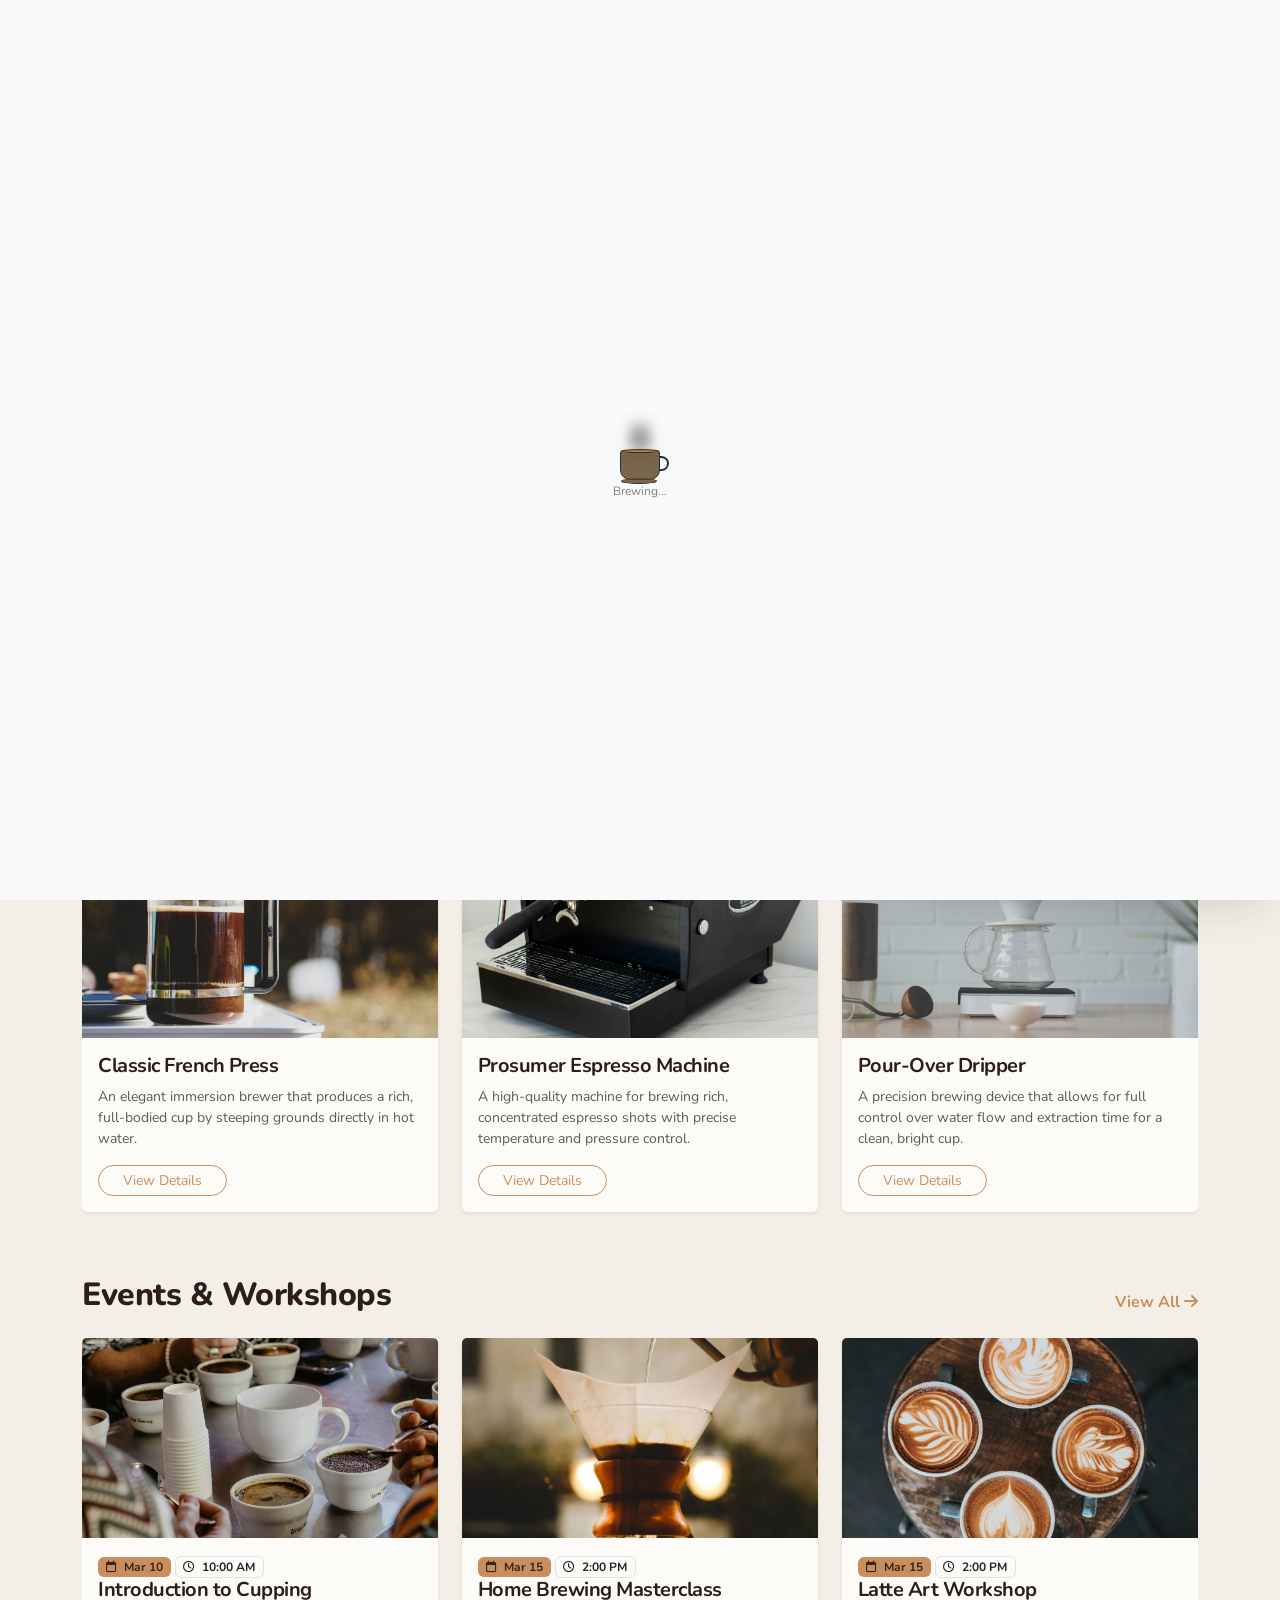
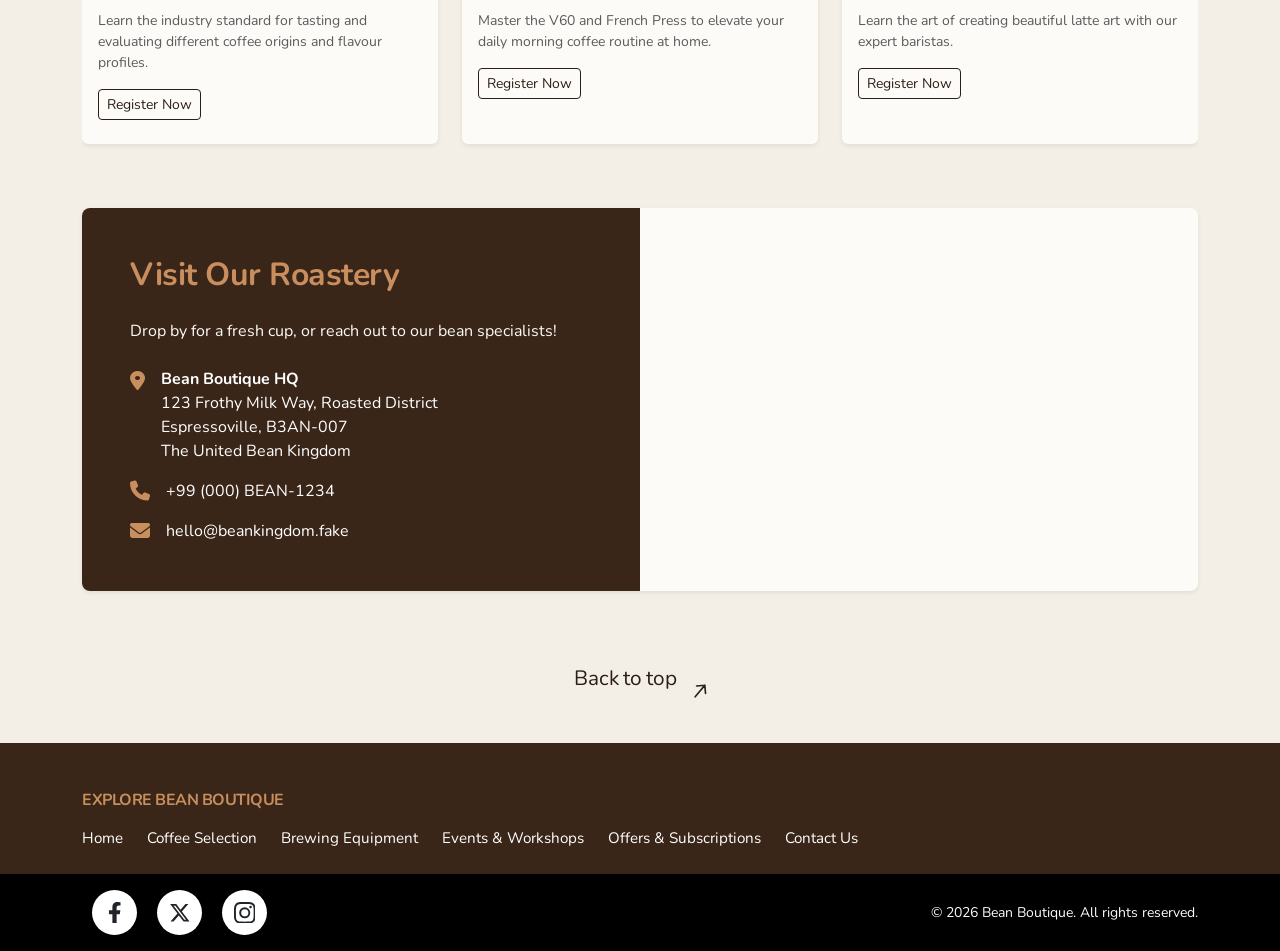
==== index.html @ 10b55620 "update html, css, js" ====
<!DOCTYPE html>
<html lang="en">
<head>
    <meta charset="UTF-8">
    <meta name="viewport" content="width=device-width, initial-scale=1.0">
    <title>Home | Bean Boutique</title>
    <link href="https://cdn.jsdelivr.net/npm/bootstrap@5.3.3/dist/css/bootstrap.min.css" rel="stylesheet">
    <script src="https://cdn.jsdelivr.net/npm/chart.js"></script>
    <link rel="stylesheet" href="https://cdnjs.cloudflare.com/ajax/libs/font-awesome/6.4.0/css/all.min.css">
    <link rel="preconnect" href="https://fonts.googleapis.com">
    <link rel="preconnect" href="https://fonts.gstatic.com" crossorigin>
    <link href="https://fonts.googleapis.com/css2?family=Nunito:wght@400;600;700;800&display=swap" rel="stylesheet">
    <link rel="stylesheet" href="styles.css">
    <link rel="icon" type="image/png" href="assets/images/favicon/favicon-96x96.png" sizes="96x96">
    <link rel="icon" type="image/svg+xml" href="assets/images/favicon/favicon.svg">
    <link rel="shortcut icon" href="assets/images/favicon/favicon.ico">
    <link rel="apple-touch-icon" sizes="180x180" href="assets/images/favicon/apple-touch-icon.png">
    <link rel="manifest" href="assets/images/favicon/site.webmanifest">
</head>
<div id="preloader-wrapper">
    <div class="loader">
        <div class="cup">
            <div class="cup-handle"></div>
            <div class="smoke one"></div>
            <div class="smoke two"></div>
            <div class="smoke three"></div>
        </div>
        <div class="load">Brewing...</div>
    </div>
</div>
<body class="d-flex flex-column min-vh-100">

    <header class="sticky-top shadow-sm theme-surface">
        <div class="container-fluid d-flex align-items-center py-2">

            <button class="navbar-toggler d-lg-none me-3 border-0 bg-transparent" type="button" data-bs-toggle="collapse" data-bs-target="#mobileNav" aria-controls="mobileNav" aria-expanded="false" aria-label="Toggle navigation">
                <i class="fa-solid fa-bars fs-3 text-body"></i>
            </button>

            <a class="navbar-brand d-flex align-items-center me-4" href="index.html"><img src="assets/images/shop-logo.png" alt="Bean Boutique Logo" class="shop-logo" width="90" height="90"></a>

            <form class="d-none d-lg-flex w-50 mx-auto" role="search" onsubmit="return false;">
                <div class="input-group">
                    <input id="mainSearchInput" class="form-control" type="search" placeholder="Search Bean Boutique" aria-label="Search"><button class="btn btn-warning" type="submit"><i class="fa-solid fa-magnifying-glass"></i></button>
                </div>
            </form>

            <div class="navbar-nav flex-row align-items-center ms-auto">
                <a href="#" class="nav-link text-dark me-3 d-lg-none" aria-label="Mobile Search">
                    <i class="fa-solid fa-magnifying-glass fs-4"></i>
                </a>
                <a href="#" class="nav-link text-body me-3" data-bs-toggle="modal" data-bs-target="#accountModal">
                    <div class="d-flex flex-column lh-1 text-start">
                        <small class="text-muted greeting-text">Hello, Guest</small>
                        <span class="fw-bold d-none d-sm-inline">Account</span>
                    </div>
                </a>
                <a href="cart.html" class="nav-link text-body position-relative pe-3 me-3" aria-label="Shopping Cart">
                    <i class="fa-solid fa-cart-shopping fs-4"></i>
                    <span class="position-absolute top-0 start-100 translate-middle badge rounded-pill bg-warning text-dark">0</span>
                </a>
            </div>
        </div>
        <nav aria-label="Main site navigation">
            <div class="border-top bg-dark d-none d-lg-block">
                <ul class="container-fluid d-flex justify-content-center gap-4 list-unstyled mb-0">
                    <li><a class="text-white text-decoration-none fw-bold header-link" href="coffee.html">Coffee Selection</a></li>
                    <li><a class="text-white text-decoration-none fw-bold header-link" href="equipment.html">Brewing Equipment</a></li>
                    <li><a class="text-white text-decoration-none fw-bold header-link" href="events.html">Events</a></li>
                    <li><a class="text-white text-decoration-none fw-bold header-link" href="offers.html">Offers</a></li>
                </ul>
            </div>
            <div class="collapse d-lg-none theme-surface border-top shadow-sm" id="mobileNav">
                <ul class="container-fluid py-2 d-flex flex-column text-center list-unstyled mb-0">
                    <li><a class="text-body text-decoration-none fw-bold py-3 border-bottom d-block" href="coffee.html">Coffee Selection</a></li>
                    <li><a class="text-body text-decoration-none fw-bold py-3 border-bottom d-block" href="equipment.html">Brewing Equipment</a></li>
                    <li><a class="text-body text-decoration-none fw-bold py-3 border-bottom d-block" href="events.html">Events</a></li>
                    <li><a class="text-body text-decoration-none fw-bold py-3 d-block" href="offers.html">Offers</a></li>
                </ul>
            </div>
        </nav>
    </header>

    <main class="flex-grow-1">
        <h1 class="visually-hidden">Welcome to Bean Boutique</h1>
        <section id="heroCarousel" class="carousel slide" data-bs-ride="carousel" aria-label="Highlighted Promotions">
            <div class="carousel-indicators">
                <button type="button" data-bs-target="#heroCarousel" data-bs-slide-to="0" class="active" aria-current="true" aria-label="Slide 1"></button>
                <button type="button" data-bs-target="#heroCarousel" data-bs-slide-to="1" aria-label="Slide 2"></button>
                <button type="button" data-bs-target="#heroCarousel" data-bs-slide-to="2" aria-label="Slide 3"></button>
            </div>

            <div class="carousel-inner">
                <div class="carousel-item active"><img src="assets/images/hero-coffee.jpg" class="d-block w-100 carousel-img" alt="Fresh Coffee Beans">
                    <div class="carousel-caption d-none d-md-block text-start">
                        <h2 class="display-4 fw-bold carousel-title">Harvest Arrival</h2>
                        <a href="coffee.html" class="btn btn-warning text-dark fw-bold">Shop Now</a>
                    </div>
                </div>
                <div class="carousel-item"><img src="assets/images/hero-equipment.jpg" class="d-block w-100 carousel-img" alt="Coffee Machines">
                    <div class="carousel-caption d-none d-md-block text-start">
                        <h2 class="display-4 fw-bold carousel-title">Barista Equipment</h2>
                        <a href="equipment.html" class="btn btn-warning text-dark fw-bold">Upgrade Setup</a>
                    </div>
                </div>
                <div class="carousel-item"><img src="assets/images/hero-events.jpg" class="d-block w-100 carousel-img" alt="Coffee Tasting Event">
                    <div class="carousel-caption d-none d-md-block text-start">
                        <h2 class="display-4 fw-bold carousel-title">Join Our Events</h2>
                        <a href="events.html" class="btn btn-warning text-dark fw-bold">Book Now</a>
                    </div>
                </div>
            </div>

            <button class="carousel-control-prev" type="button" data-bs-target="#heroCarousel" data-bs-slide="prev">
                <span class="carousel-control-prev-icon" aria-hidden="true"></span>
                <span class="visually-hidden">Previous</span>
            </button>
            <button class="carousel-control-next" type="button" data-bs-target="#heroCarousel" data-bs-slide="next">
                <span class="carousel-control-next-icon" aria-hidden="true"></span>
                <span class="visually-hidden">Next</span>
            </button>
        </section>

        <section class="container my-5" aria-labelledby="coffee-heading">
            <div class="d-flex justify-content-between align-items-end mb-4">
                <h2 id="coffee-heading" class="mb-0">Coffee Selection</h2>
                <a href="coffee.html" class="text-decoration-none text-warning fw-bold">View All <i class="fa-solid fa-arrow-right"></i></a>
            </div>
            <div class="product-slider" id="randomCoffeeSlider">
                <article class="product-card random-coffee-card d-none">
                    <div class="card h-100 shadow-sm border-0">
                        <div class="card-img-wrapper">
                            <div class="flip-card-inner">
                                <div class="flip-card-front"><img src="assets/images/ethiopian-coffee.jpg" alt="Ethiopian Coffee"></div>
                                <div class="flip-card-back">
                                    <canvas id="coffeeChart1"></canvas>
                                </div>
                            </div>
                        </div>
                        <div class="card-body text-center">
                            <h3 class="card-title fw-bold">Ethiopian Yirgacheffe</h3>
                            <p class="card-text text-muted small mb-2">Bright citrus notes with a floral finish.</p>
                            <span class="badge border text-body mb-3">200g Whole Bean</span><br>
                            <a href="coffee.html" class="btn btn-outline-warning btn-sm rounded-pill px-4">View Details</a>
                        </div>
                    </div>
                </article>

                <article class="product-card random-coffee-card d-none">
                    <div class="card h-100 shadow-sm border-0">
                        <div class="card-img-wrapper">
                            <div class="flip-card-inner">
                                <div class="flip-card-front"><img src="assets/images/colombian-coffee.jpg" alt="Colombian Supremo Beans"></div>
                                <div class="flip-card-back">
                                    <canvas id="coffeeChart2"></canvas>
                                </div>
                            </div>
                        </div>
                        <div class="card-body text-center">
                            <h3 class="card-title fw-bold">Colombian Supremo</h3>
                            <p class="card-text text-muted small mb-2">Rich, smooth with hints of chocolate and caramel.</p>
                            <span class="badge border text-body mb-3">200g Whole Bean</span><br>
                            <a href="coffee.html" class="btn btn-outline-warning btn-sm rounded-pill px-4">View Details</a>
                        </div>
                    </div>
                </article>

                <article class="product-card random-coffee-card d-none">
                    <div class="card h-100 shadow-sm border-0">
                        <div class="card-img-wrapper">
                            <div class="flip-card-inner">
                                <div class="flip-card-front"><img src="assets/images/sumatra-coffee.jpg" alt="Sumatra Mandheling Beans"></div>
                                <div class="flip-card-back">
                                    <canvas id="coffeeChart3"></canvas>
                                </div>
                            </div>
                        </div>
                        <div class="card-body text-center">
                            <h3 class="card-title fw-bold">Sumatra Mandheling</h3>
                            <p class="card-text text-muted small mb-2">Full-bodied with earthy, spicy notes.</p>
                            <span class="badge border text-body mb-3">200g Whole Bean</span><br>
                            <a href="coffee.html" class="btn btn-outline-warning btn-sm rounded-pill px-4">View Details</a>
                        </div>
                    </div>
                </article>

                <article class="product-card random-coffee-card d-none">
                    <div class="card h-100 shadow-sm border-0">
                        <div class="card-img-wrapper">
                            <div class="flip-card-inner">
                                <div class="flip-card-front"><img src="assets/images/kenya-coffee.jpg" alt="Kenya AA Beans"></div>
                                <div class="flip-card-back">
                                    <canvas id="coffeeChart4"></canvas>
                                </div>
                            </div>
                        </div>
                        <div class="card-body text-center">
                            <h3 class="card-title fw-bold">Kenya AA</h3>
                            <p class="card-text text-muted small mb-2">Bright acidity with berry and wine notes.</p>
                            <span class="badge border text-body mb-3">200g Whole Bean</span><br>
                            <a href="coffee.html" class="btn btn-outline-warning btn-sm rounded-pill px-4">View Details</a>
                        </div>
                    </div>
                </article>

                <article class="product-card random-coffee-card d-none">
                    <div class="card h-100 shadow-sm border-0">
                        <div class="card-img-wrapper">
                            <div class="flip-card-inner">
                                <div class="flip-card-front"><img src="assets/images/decaf-coffee.jpg" alt="Swiss Water Decaf Beans"></div>
                                <div class="flip-card-back">
                                    <canvas id="coffeeChart5"></canvas>
                                </div>
                            </div>
                        </div>
                        <div class="card-body text-center">
                            <h3 class="card-title fw-bold">Swiss Water Decaf</h3>
                            <p class="card-text text-muted small mb-2">Smooth and sweet with toasted nuts and chocolate.</p>
                            <span class="badge border text-body mb-3">200g Whole Bean</span><br>
                            <a href="coffee.html" class="btn btn-outline-warning btn-sm rounded-pill px-4">View Details</a>
                        </div>
                    </div>
                </article>

                <article class="product-card random-coffee-card d-none">
                    <div class="card h-100 shadow-sm border-0">
                        <div class="card-img-wrapper">
                            <div class="flip-card-inner">
                                <div class="flip-card-front"><img src="assets/images/house-blend.jpg" alt="Signature House Blend"></div>
                                <div class="flip-card-back">
                                    <canvas id="coffeeChart6"></canvas>
                                </div>
                            </div>
                        </div>
                        <div class="card-body text-center">
                            <h3 class="card-title fw-bold">Signature House Blend</h3>
                            <p class="card-text text-muted small mb-2">Perfectly balanced with milk chocolate and hazelnut.</p>
                            <span class="badge border text-body mb-3">200g Whole Bean</span><br>
                            <a href="coffee.html" class="btn btn-outline-warning btn-sm rounded-pill px-4">View Details</a>
                        </div>
                    </div>
                </article>

                <article class="product-card random-coffee-card d-none">
                    <div class="card h-100 shadow-sm border-0">
                        <div class="card-img-wrapper">
                            <div class="flip-card-inner">
                                <div class="flip-card-front"><img src="assets/images/guatemala-coffee.jpg" alt="Guatemala Antigua Beans"></div>
                                <div class="flip-card-back">
                                    <canvas id="coffeeChart7"></canvas>
                                </div>
                            </div>
                        </div>
                        <div class="card-body text-center">
                            <h3 class="card-title fw-bold">Guatemala Antigua</h3>
                            <p class="card-text text-muted small mb-2">Complex and velvety with cocoa and baking spices.</p>
                            <span class="badge border text-body mb-3">200g Whole Bean</span><br>
                            <a href="coffee.html" class="btn btn-outline-warning btn-sm rounded-pill px-4">View Details</a>
                        </div>
                    </div>
                </article>

                <article class="product-card random-coffee-card d-none">
                    <div class="card h-100 shadow-sm border-0">
                        <div class="card-img-wrapper">
                            <div class="flip-card-inner">
                                <div class="flip-card-front"><img src="assets/images/costarica-coffee.jpg" alt="Costa Rica Tarrazu Beans"></div>
                                <div class="flip-card-back">
                                    <canvas id="coffeeChart8"></canvas>
                                </div>
                            </div>
                        </div>
                        <div class="card-body text-center">
                            <h3 class="card-title fw-bold">Costa Rica Tarrazu</h3>
                            <p class="card-text text-muted small mb-2">Exceptionally clean and bright with honey and citrus.</p>
                            <span class="badge border text-body mb-3">200g Whole Bean</span><br>
                            <a href="coffee.html" class="btn btn-outline-warning btn-sm rounded-pill px-4">View Details</a>
                        </div>
                    </div>
                </article>
            </div>
        </section>

        <section class="container my-5" aria-labelledby="equipment-heading">
            <div class="d-flex justify-content-between align-items-end mb-4">
                <h2 id="equipment-heading" class="mb-0">Brewing Equipment</h2>
                <a href="equipment.html" class="text-decoration-none text-warning fw-bold">View All <i class="fa-solid fa-arrow-right"></i></a>
            </div>
            <div class="product-slider">

                <article class="product-card">
                    <div class="card h-100 shadow-sm border-0"><img src="assets/images/french-press.jpg" class="card-img-top equipment-img" alt="Glass French Press" loading="lazy">
                        <div class="card-body d-flex flex-column">
                            <h3 class="card-title h5 fw-bold">Classic French Press</h3>
                            <p class="card-text text-muted small mb-3">An elegant immersion brewer that produces a rich, full-bodied cup by steeping grounds directly in hot water.</p>
                            <a href="equipment.html" class="btn btn-outline-warning btn-sm rounded-pill px-4 mt-auto align-self-start">View Details</a>
                        </div>
                    </div>
                </article>

                <article class="product-card">
                    <div class="card h-100 shadow-sm border-0"><img src="assets/images/espresso-machine.jpg" class="card-img-top equipment-img" alt="Home Espresso Machine" loading="lazy">
                        <div class="card-body d-flex flex-column">
                            <h3 class="card-title h5 fw-bold">Prosumer Espresso Machine</h3>
                            <p class="card-text text-muted small mb-3">A high-quality machine for brewing rich, concentrated espresso shots with precise temperature and pressure control.</p>
                            <a href="equipment.html" class="btn btn-outline-warning btn-sm rounded-pill px-4 mt-auto align-self-start">View Details</a>
                        </div>
                    </div>
                </article>

                <article class="product-card">
                    <div class="card h-100 shadow-sm border-0"><img src="assets/images/pour-over.jpg" class="card-img-top equipment-img" alt="Pour-Over Dripper" loading="lazy">
                        <div class="card-body d-flex flex-column">
                            <h3 class="card-title h5 fw-bold">Pour-Over Dripper</h3>
                            <p class="card-text text-muted small mb-3">A precision brewing device that allows for full control over water flow and extraction time for a clean, bright cup.</p>
                            <a href="equipment.html" class="btn btn-outline-warning btn-sm rounded-pill px-4 mt-auto align-self-start">View Details</a>
                        </div>
                    </div>
                </article>

                <article class="product-card">
                    <div class="card h-100 shadow-sm border-0"><img src="assets/images/burr-grinder.jpg" class="card-img-top equipment-img" alt="Burr Grinder" loading="lazy">
                        <div class="card-body d-flex flex-column">
                            <h3 class="card-title h5 fw-bold">Electric Burr Grinder</h3>
                            <p class="card-text text-muted small mb-3">A precision grinder that produces consistent particle size for optimal extraction and flavor in your coffee.</p>
                            <a href="equipment.html" class="btn btn-outline-warning btn-sm rounded-pill px-4 mt-auto align-self-start">View Details</a>
                        </div>
                    </div>
                </article>

            </div>
        </section>

        <section class="container my-5" aria-labelledby="events-heading">
            <div class="d-flex justify-content-between align-items-end mb-4">
                <h2 id="events-heading" class="mb-0">Events & Workshops</h2>
                <a href="events.html" class="text-decoration-none text-warning fw-bold">View All <i class="fa-solid fa-arrow-right"></i></a>
            </div>

            <div class="product-slider">

                <article class="product-card">
                    <div class="card h-100 shadow-sm border-0"><img src="assets/images/events-cupping.jpg" class="card-img-top event-img" alt="Coffee Cupping Session" loading="lazy">
                        <div class="card-body d-flex flex-column">
                            <div class="mb-2">
                                <span class="badge bg-warning text-dark"><i class="fa-regular fa-calendar me-1"></i> Mar 10</span>
                                <span class="badge border text-body"><i class="fa-regular fa-clock me-1"></i> 10:00 AM</span>
                                <h3 class="card-title h5 fw-bold">Introduction to Cupping</h3>
                                <p class="card-text text-muted small">Learn the industry standard for tasting and evaluating different coffee origins and flavour profiles.</p>
                                <a href="events.html#register" class="btn btn-outline-dark btn-sm mt-auto">Register Now</a>
                            </div>
                        </div>
                    </div>
                </article>

                <article class="product-card">
                    <div class="card h-100 shadow-sm border-0"><img src="assets/images/events-brewing.jpg" class="card-img-top event-img" alt="Pour-over Brewing Class" loading="lazy">
                        <div class="card-body d-flex flex-column">
                            <div class="mb-2">
                                <span class="badge bg-warning text-dark"><i class="fa-regular fa-calendar me-1"></i> Mar 15</span>
                                <span class="badge border text-body"><i class="fa-regular fa-clock me-1"></i> 2:00 PM</span>
                                <h3 class="card-title h5 fw-bold">Home Brewing Masterclass</h3>
                                <p class="card-text text-muted small">Master the V60 and French Press to elevate your daily morning coffee routine at home.</p>
                                <a href="events.html#register" class="btn btn-outline-dark btn-sm mt-auto">Register Now</a>
                            </div>
                        </div>
                    </div>
                </article>

                <article class="product-card">
                    <div class="card h-100 shadow-sm border-0"><img src="assets/images/events-latteart.jpg" class="card-img-top event-img" alt="Latte Art Pouring" loading="lazy">
                        <div class="card-body d-flex flex-column">
                            <div class="mb-2">
                                <span class="badge bg-warning text-dark"><i class="fa-regular fa-calendar me-1"></i> Mar 15</span>
                                <span class="badge border text-body"><i class="fa-regular fa-clock me-1"></i> 2:00 PM</span>
                                <h3 class="card-title h5 fw-bold">Latte Art Workshop</h3>
                                <p class="card-text text-muted small">Learn the art of creating beautiful latte art with our expert baristas.</p>
                                <a href="events.html#register" class="btn btn-outline-dark btn-sm mt-auto">Register Now</a>
                            </div>
                        </div>
                    </div>
                </article>

                <article class="product-card">
                    <div class="card h-100 shadow-sm border-0"><img src="assets/images/events-roaster.jpg" class="card-img-top event-img" alt="Roaster with Coffee Beans">
                        <div class="card-body d-flex flex-column">
                            <div class="mb-2">
                                <span class="badge bg-warning text-dark"><i class="fa-regular fa-calendar me-1"></i> Apr 5</span>
                                <span class="badge border text-body"><i class="fa-regular fa-clock me-1"></i> 6:30 PM</span>
                                <h3 class="card-title h5 fw-bold">Meet the Roaster</h3>
                                <p class="card-text text-muted small">An evening talk detailing our bean sourcing process, farm partnerships, and roasting techniques.</p>
                                <a href="events.html#register" class="btn btn-outline-dark btn-sm mt-auto">Register Now</a>
                            </div>
                        </div>
                    </div>
                </article>

            </div>
        </section>


        <div class="modal fade" id="newsletterModal" tabindex="-1" aria-labelledby="modalLabel" aria-hidden="true">
            <div class="modal-dialog modal-dialog-centered">
                <div class="modal-content border-0 shadow-lg">
                    <header class="modal-header bg-warning text-dark border-0">
                        <h5 class="modal-title fw-bold" id="modalLabel"><i class="fa-solid fa-gift me-2"></i>Welcome Offer</h5>
                        <button type="button" class="btn-close" data-bs-dismiss="modal" aria-label="Close"></button>
                    </header>
                    <div class="modal-body text-center p-4">
                        <h3 class="fw-bold mb-3">Get 10% Off</h3>
                        <p class="text-muted">Sign up for our newsletter and get a discount on your first coffee purchase.</p>
                        <form id="signupForm">
                            <div class="input-group mb-3 mt-4">
                                <input type="email" class="form-control" placeholder="Enter your email address" required aria-label="Email address">
                                <button class="btn btn-dark" type="submit">Sign Up</button>
                            </div>
                        </form>
                    </div>
                </div>
            </div>
        </div>


        <div class="toast-container position-fixed bottom-0 end-0 p-3 custom-toast-container">
            <div id="discountToast" class="toast shadow-lg" role="alert" aria-live="assertive" aria-atomic="true">
                <div class="toast-header bg-warning text-dark border-0">
                    <strong class="me-auto"><i class="fa-solid fa-truck-fast me-2"></i>Special Offer</strong>
                    <button type="button" class="btn-close" data-bs-dismiss="toast" aria-label="Close"></button>
                </div>
                <div class="toast-body theme-surface">
                    <strong>Get 15% Off</strong>
                    <p>Subscribe today for regular deliveries and save up to 15%.</p>
                    <div class="mt-2 pt-2 border-top">
                        <a href="offers.html" class="btn btn-dark btn-sm">View Offers</a>
                        <button type="button" class="btn btn-outline-dark btn-sm" data-bs-dismiss="toast">Later</button>
                    </div>
                </div>
            </div>
        </div>
        <section class="container my-5" aria-labelledby="contact-heading">
            <div class="card shadow-sm border-0 rounded-3 overflow-hidden">
                <div class="row g-0">

                    <div class="col-md-6 p-4 p-md-5 d-flex flex-column justify-content-center bg-dark text-white">
                        <h2 id="contact-heading" class="fw-bold mb-4 text-warning">Visit Our Roastery</h2>
                        <p class="mb-4 text-light">Drop by for a fresh cup, or reach out to our bean specialists!</p>

                        <ul class="list-unstyled mb-0">
                            <li class="d-flex align-items-start mb-3">
                                <i class="fa-solid fa-location-dot mt-1 me-3 text-warning fs-5"></i>
                                <div>
                                    <strong class="text-white">Bean Boutique HQ</strong><br>
                                    123 Frothy Milk Way, Roasted District<br>
                                    Espressoville, B3AN-007<br>
                                    The United Bean Kingdom
                                </div>
                            </li>
                            <li class="d-flex align-items-center mb-3">
                                <i class="fa-solid fa-phone me-3 text-warning fs-5"></i>
                                <span>+99 (000) BEAN-1234</span>
                            </li>
                            <li class="d-flex align-items-center">
                                <i class="fa-solid fa-envelope me-3 text-warning fs-5"></i>
                                <span>hello@beankingdom.fake</span>
                            </li>
                        </ul>
                    </div>

                    <div class="col-md-6">
                        <iframe src="https://maps.google.com/maps?q=Vienna,+Austria&t=&z=13&ie=UTF8&iwloc=&output=embed" width="100%" height="100%" class="h-100 map-embed" allowfullscreen="" loading="lazy" referrerpolicy="no-referrer-when-downgrade" title="Map of Bean Boutique Location"></iframe>
                    </div>

                </div>
            </div>
        </section>
    </main>

    <div class="d-flex justify-content-center w-100 py-4">
        <a href="#" class="back-to-top-link text-decoration-none">
            <div class="text">
                <span>Back</span>
                <span>to</span>
                <span>top</span>
            </div>
            <div class="clone">
                <span>Back</span>
                <span>to</span>
                <span>top</span>
            </div>
            <svg stroke-width="2" stroke="currentColor" viewBox="0 0 24 24" fill="none" class="h-6 w-6" xmlns="http://www.w3.org/2000/svg" width="20px">
                <path d="M14 5l7 7m0 0l-7 7m7-7H3" stroke-linejoin="round" stroke-linecap="round"></path>
            </svg>
        </a>
    </div>

    <footer class="mt-auto">
        <div class="bg-dark text-white pt-5 pb-4">
            <div class="container">
                <div class="row">
                    <div class="col-12 text-center text-md-start">
                        <h2 class="h6 fw-bold text-warning mb-3 text-uppercase tracking-wide">Explore Bean Boutique</h2>

                        <ul class="list-unstyled d-flex flex-wrap justify-content-center justify-content-md-start gap-3 gap-md-4 mb-0">
                            <li><a href="index.html" class="text-white text-decoration-none footer-link">Home</a></li>
                            <li><a href="coffee.html" class="text-white text-decoration-none footer-link">Coffee Selection</a></li>
                            <li><a href="equipment.html" class="text-white text-decoration-none footer-link">Brewing Equipment</a></li>
                            <li><a href="events.html" class="text-white text-decoration-none footer-link">Events & Workshops</a></li>
                            <li><a href="offers.html" class="text-white text-decoration-none footer-link">Offers & Subscriptions</a></li>
                            <li><a href="contact.html" class="text-white text-decoration-none footer-link">Contact Us</a></li>
                        </ul>
                    </div>
                </div>
            </div>
        </div>

        <div class="bg-black text-white py-3">
            <div class="container d-flex flex-column flex-md-row justify-content-between align-items-center">

                <ul class="social-wrapper mb-3 mb-md-0">
                    <li class="social-icon facebook">
                        <span class="social-tooltip">Facebook</span>
                        <svg viewBox="0 0 320 512" height="1.2em" fill="currentColor" xmlns="http://www.w3.org/2000/svg">
                            <path d="M279.14 288l14.22-92.66h-88.91v-60.13c0-25.35 12.42-50.06 52.24-50.06h40.42V6.26S260.43 0 225.36 0c-73.22 0-121.08 44.38-121.08 124.72v70.62H22.89V288h81.39v224h100.17V288z"></path>
                        </svg>
                    </li>
                    <li class="social-icon x-logo">
                        <span class="social-tooltip">X</span>
                        <svg height="1.2em" fill="currentColor" viewBox="0 0 512 512" xmlns="http://www.w3.org/2000/svg">
                            <path d="M389.2 48h70.6L305.6 224.2 487 464H345L233.7 318.6 106.5 464H35.8L200.7 275.5 26.8 48H172.4L272.9 180.9 389.2 48zM364.4 421.8h39.1L151.1 88h-42L364.4 421.8z"></path>
                        </svg>
                    </li>
                    <li class="social-icon instagram">
                        <span class="social-tooltip">Instagram</span>
                        <svg xmlns="http://www.w3.org/2000/svg" height="1.2em" fill="currentColor" viewBox="0 0 16 16">
                            <path d="M8 0C5.829 0 5.556.01 4.703.048 3.85.088 3.269.222 2.76.42a3.917 3.917 0 0 0-1.417.923A3.927 3.927 0 0 0 .42 2.76C.222 3.268.087 3.85.048 4.7.01 5.555 0 5.827 0 8.001c0 2.172.01 2.444.048 3.297.04.852.174 1.433.372 1.942.205.526.478.972.923 1.417.444.445.89.719 1.416.923.51.198 1.09.333 1.942.372C5.555 15.99 5.827 16 8 16s2.444-.01 3.298-.048c.851-.04 1.434-.174 1.943-.372a3.916 3.916 0 0 0 1.416-.923c.445-.445.718-.891.923-1.417.197-.509.332-1.09.372-1.942C15.99 10.445 16 10.173 16 8s-.01-2.445-.048-3.299c-.04-.851-.175-1.433-.372-1.941a3.926 3.926 0 0 0-.923-1.417A3.911 3.911 0 0 0 13.24.42c-.51-.198-1.092-.333-1.943-.372C10.443.01 10.172 0 7.998 0h.003zm-.717 1.442h.718c2.136 0 2.389.007 3.232.046.78.035 1.204.166 1.486.275.373.145.64.319.92.599.28.28.453.546.598.92.11.281.24.705.275 1.485.039.843.047 1.096.047 3.231s-.008 2.389-.047 3.232c-.035.78-.166 1.203-.275 1.485a2.47 2.47 0 0 1-.599.919c-.28.28-.546.453-.92.598-.28.11-.704.24-1.485.276-.843.038-1.096.047-3.232.047s-2.39-.009-3.233-.047c-.78-.036-1.203-.166-1.485-.276a2.478 2.478 0 0 1-.92-.598 2.48 2.48 0 0 1-.6-.92c-.109-.281-.24-.705-.275-1.485-.038-.843-.046-1.096-.046-3.233 0-2.136.008-2.388.046-3.231.036-.78.166-1.204.276-1.486.145-.373.319-.64.599-.92.28-.28.546-.453.92-.598.282-.11.705-.24 1.485-.276.738-.034 1.024-.044 2.515-.045v.002zm4.988 1.328a.96.96 0 1 0 0 1.92.96.96 0 0 0 0-1.92zm-4.27 1.122a4.109 4.109 0 1 0 0 8.217 4.109 4.109 0 0 0 0-8.217zm0 1.441a2.667 2.667 0 1 1 0 5.334 2.667 2.667 0 0 1 0-5.334z"></path>
                        </svg>
                    </li>
                </ul>

                <p class="mb-0 text-center text-md-end text-light small">&copy; 2026 Bean Boutique. All rights reserved.</p>

            </div>
        </div>
    </footer>

    <button id="a11y-btn" class="btn btn-warning rounded-circle shadow-lg" aria-label="Accessibility Options">
        <i class="fa-solid fa-universal-access fs-3"></i>
    </button>

    <div id="a11y-panel" class="card shadow-lg border-0 d-none">
        <div class="card-header bg-dark text-white d-flex justify-content-between align-items-center">
            <h5 class="mb-0 fs-6"><i class="fa-solid fa-gear me-2"></i>Accessibility</h5>
            <button type="button" class="btn-close btn-close-white" id="close-a11y-panel" aria-label="Close panel"></button>
        </div>
        <div class="card-body theme-surface">
            <div class="form-check form-switch mb-3">
                <input class="form-check-input" type="checkbox" role="switch" id="themeSwitch">
                <label class="form-check-label small fw-bold" for="themeSwitch">Dark Theme</label>
            </div>
            <div class="d-flex justify-content-between align-items-center mb-3">
                <label class="small fw-bold mb-0">Text Size</label>
                <div class="btn-group btn-group-sm" role="group" aria-label="Text size controls">
                    <button type="button" class="btn btn-outline-dark" id="btn-text-decrease" aria-label="Decrease text size"><i class="fa-solid fa-minus"></i></button>
                    <span class="input-group-text bg-transparent border-dark px-2 text-dark" id="text-size-display" style="font-size: 0.8rem;">100%</span>
                    <button type="button" class="btn btn-outline-dark" id="btn-text-increase" aria-label="Increase text size"><i class="fa-solid fa-plus"></i></button>
                </div>
            </div>
            <div class="form-check form-switch">
                <input class="form-check-input" type="checkbox" role="switch" id="highlightLinks">
                <label class="form-check-label small fw-bold" for="highlightLinks">Highlight Links</label>
            </div>
        </div>
    </div>

    <div class="modal fade" id="accountModal" tabindex="-1" aria-labelledby="accountModalLabel" aria-hidden="true">
        <div class="modal-dialog modal-dialog-centered">
            <div class="modal-content border-0 shadow-lg">
                <header class="modal-header bg-dark text-white border-0">
                    <h5 class="modal-title fw-bold" id="accountModalLabel"><i class="fa-solid fa-circle-user me-2 text-warning"></i>Account Access</h5>
                    <button type="button" class="btn-close btn-close-white" data-bs-dismiss="modal" aria-label="Close"></button>
                </header>
                <div class="modal-body p-4 theme-surface text-center">
                    <h3 class="fw-bold mb-3">Welcome Back!</h3>
                    <p class="text-muted mb-4">Log in to manage your subscriptions and earn bean points.</p>

                    <div class="d-grid gap-3">
                        <button class="btn btn-warning text-dark fw-bold py-2 rounded-pill" id="navLoginBtn">Log In</button>
                        <button class="btn btn-outline-dark fw-bold py-2 rounded-pill" id="navRegisterBtn">Create an Account</button>
                    </div>
                </div>
            </div>
        </div>
    </div>

    <script src="https://code.jquery.com/jquery-3.7.1.min.js"></script>
    <script src="https://cdn.jsdelivr.net/npm/bootstrap@5.3.3/dist/js/bootstrap.bundle.min.js"></script>
    <script src="script.js"></script>
</body>

</html>
---- styles.css ----
:root {
    --bs-warning: #C88E5E;
    --bs-warning-rgb: 200, 142, 94;

    --bs-dark: #3A2618;
    --bs-dark-rgb: 58, 38, 24;

    --bs-light: #FDFBF7;
    --bs-light-rgb: 253, 251, 247;

    --bs-body-bg: #F4EFE6;
    --bs-body-color: #2C1E16;

    --theme-surface-bg: #FDFBF7;
}

[data-theme="dark"] {
    --bs-body-bg: #1A100B;
    --bs-body-color: #FDFBF7;

    --bs-dark: #0D0805;
    --bs-light: #2C1E16;
    --bs-warning: #D4A373;

    --theme-surface-bg: #2C1E16;
}


body, .theme-surface, .card {
    transition: background-color 0.3s ease, color 0.3s ease, border-color 0.3s ease;
    font-family: 'Nunito', sans-serif;
}

h1, h2, h3, h4, h5, h6, .navbar-brand {
    font-weight: 800;
    letter-spacing: -0.5px;
}


.theme-surface {
    background-color: var(--theme-surface-bg);
    color: var(--bs-body-color);
}

.card {
    background-color: var(--theme-surface-bg);
    color: var(--bs-body-color);
    border-color: rgba(0,0,0,0.1);
}

[data-theme="dark"] .card {
    border-color: rgba(255,255,255,0.05);
}

[data-theme="dark"] .text-muted {
    color: #B0A59D !important;
}

.btn-warning {
    --bs-btn-bg: var(--bs-warning);
    --bs-btn-border-color: var(--bs-warning);
    --bs-btn-color: #1A100B;
    --bs-btn-hover-bg: #b37e52;
    --bs-btn-hover-border-color: #b37e52;
    --bs-btn-hover-color: #1A100B;
}

.btn-dark {
    --bs-btn-bg: var(--bs-dark);
    --bs-btn-border-color: var(--bs-dark);
    --bs-btn-color: #FDFBF7;
    --bs-btn-hover-bg: #1A100B;
    --bs-btn-hover-border-color: #1A100B;
    --bs-btn-hover-color: #FDFBF7;
}

.btn-outline-dark {
    --bs-btn-color: var(--bs-body-color);
    --bs-btn-border-color: var(--bs-body-color);
    --bs-btn-hover-bg: var(--bs-body-color);
    --bs-btn-hover-border-color: var(--bs-body-color);
    --bs-btn-hover-color: var(--bs-body-bg);
}

[data-theme="dark"] .btn-dark {
    --bs-btn-bg: #3A2618;
    --bs-btn-border-color: #3A2618;
    --bs-btn-hover-bg: #4A3322;
    --bs-btn-hover-border-color: #4A3322;
}

[data-theme="dark"] .btn-outline-dark {
    --bs-btn-color: #FDFBF7;
    --bs-btn-border-color: #FDFBF7;
    --bs-btn-hover-bg: #FDFBF7;
    --bs-btn-hover-color: #1A100B;
}

[data-theme="dark"] .form-control {
    background-color: var(--bs-body-bg);
    color: var(--bs-body-color);
    border-color: rgba(255, 255, 255, 0.1);
}

[data-theme="dark"] .form-control::placeholder {
    color: #B0A59D;
}

.btn-outline-warning {
    --bs-btn-color: var(--bs-warning);
    --bs-btn-border-color: var(--bs-warning);
    --bs-btn-hover-bg: var(--bs-warning);
    --bs-btn-hover-border-color: var(--bs-warning);
    --bs-btn-hover-color: #1A100B;
}

a.btn-dark {
    color: #FDFBF7 !important;
}

[data-theme="dark"] a.btn-dark:hover {
    color: #FDFBF7 !important;
}

[data-theme="dark"] .text-body,
[data-theme="dark"] .text-dark,
[data-theme="dark"] .nav-link {
    color: var(--bs-body-color) !important;
}

[data-theme="dark"] .nav-link:hover {
    color: var(--bs-warning) !important;
}


#preloader-wrapper {
    position: fixed;
    top: 0;
    left: 0;
    width: 100%;
    height: 100%;
    background-color: #f8f9fa;
    z-index: 9999;
    display: flex;
    justify-content: center;
    align-items: center;
}

.loader {
    width: 100px;
    height: 100px;
    position: relative;
    animation: shake 3s infinite ease-in-out;
}

.cup {
    position: absolute;
    bottom: 20px;
    left: 50%;
    transform: translateX(-50%);
    width: 40px;
    height: 30px;
    background-color: #5b4022cb;
    border: 1px solid #2e2e2e;
    border-radius: 3px 3px 10px 10px;
    z-index: 1;
    animation: cupPulse 6s infinite ease-in-out;
}

.cup::before {
    content: "";
    position: absolute;
    bottom: -5px;
    width: calc(100% - 2px);
    height: 6px;
    background: #5b4022cb;
    border: 1px solid #2e2e2e;
    border-top: none;
    border-radius: 50%;
    z-index: -1;
    animation: cupPulse 6s infinite ease-in-out;
}

.cup::after {
    content: "";
    position: absolute;
    top: -2px;
    left: 1px;
    width: calc(100% - 2px);
    height: 4px;
    background: #da8920ca;
    border: 1px solid #2e2e2e;
    border-radius: 50%;
    animation: coffeeGlow 6s infinite ease-in-out;
}

.cup-handle {
    position: absolute;
    top: 5px;
    right: -10px;
    width: 10px;
    height: 15px;
    border: 2px solid #2e2e2e;
    border-left: none;
    border-radius: 0 10px 10px 0;
    background: transparent;
}

.smoke {
    position: absolute;
    bottom: 100%;
    left: 50%;
    width: 10px;
    height: 25px;
    background: rgba(72, 67, 67, 0.501);
    border-radius: 50%;
    transform: translateX(-50%);
    animation: rise 3s infinite ease-in-out;
    filter: blur(8px);
}

.smoke.one {
    animation-delay: 0s;
}
.smoke.two {
    animation-delay: 0.8s;
}
.smoke.three {
    animation-delay: 1.6s;
}

.load {
    position: absolute;
    bottom: 0;
    left: 50%;
    transform: translateX(-50%);
    font-size: 12px;
    color: #2e2e2e;
    opacity: 0.6;
}

@keyframes rise {
    0% { transform: translate(-50%, 0) scale(0.4); opacity: 0; }
    30% { opacity: 0.7; }
    60% { opacity: 0.4; }
    100% { transform: translate(-50%, -120px) scale(1); opacity: 0; }
}

@keyframes shake {
    0% { transform: translateX(0) translateY(0) rotate(0); }
    25% { transform: translateX(-4px) translateY(-2px) rotate(-2deg); }
    50% { transform: translateX(0) translateY(0) rotate(0); }
    75% { transform: translateX(4px) translateY(-2px) rotate(2deg); }
    100% { transform: translateX(0) translateY(0) rotate(0); }
}

@keyframes cupPulse {
    0%, 100% { background-color: #5b4022cb; }
    50% { background-color: #f5f5f5bd; }
}

@keyframes coffeeGlow {
    0%, 100% { background: #da8920ca; }
    50% { background: #fed197d5; }
}

.shop-logo {
    border-radius: 50%;
    object-fit: cover;
}

.header-link {
    position: relative;
    display: block;
    overflow: hidden;
    padding: 10px 15px;
    text-align: center;
    transition: 0.5s linear;
    border-radius: 2px;
}

.header-link::before {
    position: absolute;
    content: '';
    left: 0;
    bottom: 0;
    height: 3px;
    width: 100%;
    border-bottom: 3px solid transparent;
    border-left: 3px solid transparent;
    box-sizing: border-box;
    transform: translateX(100%);
}

.header-link::after {
    position: absolute;
    content: '';
    top: 0;
    left: 0;
    width: 100%;
    height: 3px;
    border-top: 3px solid transparent;
    border-right: 3px solid transparent;
    box-sizing: border-box;
    transform: translateX(-100%);
}

.header-link:hover {
    color: #ffc107 !important;
    text-shadow: none;
    background-color: rgba(255, 255, 255, 0.05);
}

.header-link:hover::before {
    border-color: #ffc107;
    height: 100%;
    transform: translateX(0);
    transition: 0.3s transform linear, 0.3s height linear 0.3s;
}

.header-link:hover::after {
    border-color: #ffc107;
    height: 100%;
    transform: translateX(0);
    transition: 0.3s transform linear, 0.3s height linear 0.5s;
}

.greeting-text {
    font-size: 0.7rem;
}

.custom-toast-container {
    z-index: 11;
}

.carousel-title {
    text-shadow: 2px 2px 4px rgba(0, 0, 0, 0.8);
}

.carousel-img {
    height: 400px;
    object-fit: cover;
}

.equipment-img {
    height: 250px;
    object-fit: cover;
}

.event-img {
    height: 200px;
    object-fit: cover;
}

.product-slider {
    display: flex;
    gap: 1.5rem;
    overflow-x: auto;
    scroll-snap-type: x mandatory;
    padding-bottom: 1rem;
    scrollbar-width: thin;
}

.product-slider::-webkit-scrollbar {
    height: 8px;
}

.product-slider::-webkit-scrollbar-thumb {
    background-color: #dee2e6;
    border-radius: 4px;
}

.product-card {
    flex: 0 0 calc(33.333% - 1rem);
    scroll-snap-align: start;
}

.card-img-wrapper {
    position: relative;
    height: 250px;
    perspective: 1000px;
    background-color: transparent;
}

.flip-card-inner {
    position: relative;
    width: 100%;
    height: 100%;
    transition: transform 0.6s cubic-bezier(0.4, 0.2, 0.2, 1);
    transform-style: preserve-3d;
}

.card:hover .flip-card-inner {
    transform: rotateY(180deg);
}

.flip-card-front,
.flip-card-back {
    position: absolute;
    width: 100%;
    height: 100%;
    backface-visibility: hidden;
    top: 0;
    left: 0;
    border-top-left-radius: calc(0.375rem - 1px);
    border-top-right-radius: calc(0.375rem - 1px);
    overflow: hidden;
}

.flip-card-front img {
    width: 100%;
    height: 100%;
    object-fit: cover;
}

.flip-card-back {
    background-color: #ffffff;
    transform: rotateY(180deg);
    display: flex;
    align-items: center;
    justify-content: center;
    padding: 10px;
}

#noResultsMsg,
#noEquipmentMsg,
#noEventsMsg {
    display: none;
}

#register {
    max-width: 800px;
}

.cart-thumb {
    width: 80px;
    height: 80px;
    object-fit: cover;
    border-radius: 0.375rem;
}


.subscription-card {
  position: relative;
  z-index: 0;
  overflow: hidden;
  transition: all 0.3s cubic-bezier(0.02, 0.01, 0.47, 1);
}

.subscription-card:hover {
  animation: card-shake 0.5s ease-in-out both;
}

@keyframes card-shake {
  0% { transform: rotate(0deg) translate3d(0, 0, 0); }
  25% { transform: rotate(2deg) translate3d(0, 0, 0); }
  50% { transform: rotate(-2deg) translate3d(0, 0, 0); }
  75% { transform: rotate(1deg) translate3d(0, 0, 0); }
  100% { transform: rotate(0deg) translate3d(0, 0, 0); }
}

.subscription-card::before,
.subscription-card::after {
  content: '';
  position: absolute;
  right: 0;
  bottom: 0;
  width: 150px;
  height: 150px;
  border-radius: 50%;
  background: var(--bs-warning);
  opacity: 0;
  transition: transform 0.15s cubic-bezier(0.02, 0.01, 0.47, 1), opacity 0.15s cubic-bezier(0.02, 0.01, 0.47, 1);
  z-index: -1;
  transform: translate(100%, -25%) translate3d(0, 0, 0);
}

[data-theme="dark"] .subscription-card::before,
[data-theme="dark"] .subscription-card::after {
  background: #FDFBF7;
}

.subscription-card:hover::before,
.subscription-card:hover::after {
  opacity: 0.15;
  transition: transform 0.2s cubic-bezier(0.02, 0.01, 0.47, 1), opacity 0.2s cubic-bezier(0.02, 0.01, 0.47, 1);
}

.subscription-card:hover::before {
  transform: translate3d(50%, 0, 0) scale(0.9);
}

.subscription-card:hover::after {
  transform: translate(50%, 0) scale(1.1);
}


.map-embed {
    border: 0;
    min-height: 300px;
}

.back-to-top-link {
    width: 140px;
    height: 56px;
    overflow: hidden;
    border: none;
    color: var(--bs-body-color);
    background: none;
    position: relative;
    padding-bottom: 2em;
    cursor: pointer;
    display: block;
}

.back-to-top-link > div,
.back-to-top-link > svg {
    position: absolute;
    width: 100%;
    height: 100%;
    display: flex;
}

.back-to-top-link:before {
    content: "";
    position: absolute;
    height: 2px;
    bottom: 0;
    left: 0;
    width: 100%;
    transform: scaleX(0);
    transform-origin: bottom right;
    background: currentColor;
    transition: transform 0.25s ease-out;
}

.back-to-top-link:hover:before {
    transform: scaleX(1);
    transform-origin: bottom left;
}

.back-to-top-link .clone > *,
.back-to-top-link .text > * {
    opacity: 1;
    font-size: 1.3rem;
    transition: 0.2s;
    margin-left: 4px;
}

.back-to-top-link .clone > * {
    transform: translateY(60px);
}

.back-to-top-link:hover .clone > * {
    opacity: 1;
    transform: translateY(0px);
    transition: all 0.2s cubic-bezier(0.215, 0.61, 0.355, 1) 0s;
}

.back-to-top-link:hover .text > * {
    opacity: 1;
    transform: translateY(-60px);
    transition: all 0.2s cubic-bezier(0.215, 0.61, 0.355, 1) 0s;
}

.back-to-top-link:hover .clone > :nth-child(1) {
    transition-delay: 0.15s;
}

.back-to-top-link:hover .clone > :nth-child(2) {
    transition-delay: 0.2s;
}

.back-to-top-link:hover .clone > :nth-child(3) {
    transition-delay: 0.25s;
}

.back-to-top-link svg {
    width: 20px;
    right: 0;
    top: 50%;
    transform: translateY(-50%) rotate(-50deg);
    transition: 0.2s ease-out;
}

.back-to-top-link:hover svg {
    transform: translateY(-50%) rotate(-90deg);
}

.social-wrapper {
    display: inline-flex;
    list-style: none;
    width: auto;
    padding-left: 0;
    margin-top: 0;
    margin-bottom: 0;
    justify-content: flex-start;
}

.social-wrapper .social-icon {
    position: relative;
    background: #fff;
    color: #212529;
    border-radius: 50%;
    margin: 0 10px;
    width: 45px;
    height: 45px;
    font-size: 18px;
    display: flex;
    justify-content: center;
    align-items: center;
    flex-direction: column;
    box-shadow: 0 10px 10px rgba(0, 0, 0, 0.1);
    cursor: pointer;
    transition: all 0.2s cubic-bezier(0.68, -0.55, 0.265, 1.55);
}

.social-wrapper .social-tooltip {
    position: absolute;
    top: 0;
    font-size: 14px;
    background: #fff;
    color: #fff;
    padding: 5px 8px;
    border-radius: 5px;
    box-shadow: 0 10px 10px rgba(0, 0, 0, 0.1);
    opacity: 0;
    pointer-events: none;
    transition: all 0.3s cubic-bezier(0.68, -0.55, 0.265, 1.55);
}

.social-wrapper .social-tooltip::before {
    position: absolute;
    content: "";
    height: 8px;
    width: 8px;
    background: #fff;
    bottom: -3px;
    left: 50%;
    transform: translate(-50%) rotate(45deg);
    transition: all 0.3s cubic-bezier(0.68, -0.55, 0.265, 1.55);
}

.social-wrapper .social-icon:hover .social-tooltip {
    top: -45px;
    opacity: 1;
    visibility: visible;
    pointer-events: auto;
}

.social-wrapper .social-icon:hover span,
.social-wrapper .social-icon:hover .social-tooltip {
    text-shadow: 0px -1px 0px rgba(0, 0, 0, 0.1);
}

.social-wrapper .facebook:hover,
.social-wrapper .facebook:hover .social-tooltip,
.social-wrapper .facebook:hover .social-tooltip::before {
    background: #1877f2;
    color: #fff;
}

.social-wrapper .x-logo:hover,
.social-wrapper .x-logo:hover .social-tooltip,
.social-wrapper .x-logo:hover .social-tooltip::before {
    background: #000000;
    color: #fff;
}

.social-wrapper .instagram:hover,
.social-wrapper .instagram:hover .social-tooltip,
.social-wrapper .instagram:hover .social-tooltip::before {
    background: #e4405f;
    color: #fff;
}

.footer-link {
    transition: color 0.3s ease-in-out;
    font-size: 0.95rem;
}

.footer-link:hover {
    color: #ffc107 !important;
}


#a11y-btn {
    position: fixed;
    top: 40%;
    right: 25px;
    width: 40px;
    height: 40px;
    z-index: 1050;
    display: flex;
    justify-content: center;
    align-items: center;
    transition: transform 0.2s ease;
}

#a11y-btn:hover {
    transform: scale(1.1);
}

#a11y-panel {
    position: fixed;
    top: 40%;
    right: 95px;
    width: 260px;
    z-index: 1050;
    border-radius: 10px;
    overflow: hidden;
}

body.highlight-links a {
    background-color: #ffff00 !important;
    color: #000000 !important;
    text-decoration: underline !important;
    font-weight: bold !important;
    padding: 2px 4px !important;
    border: 2px solid #000000 !important;
    border-radius: 3px;
}

body.highlight-links a img,
body.highlight-links .navbar-brand {
    background-color: transparent !important;
    border: none !important;
}


@media (max-width: 991px) {
    .product-card {
        flex: 0 0 calc(50% - 0.75rem);
    }
}

@media (max-width: 767px) {
    .product-card {
        flex: 0 0 85%;
    }
}
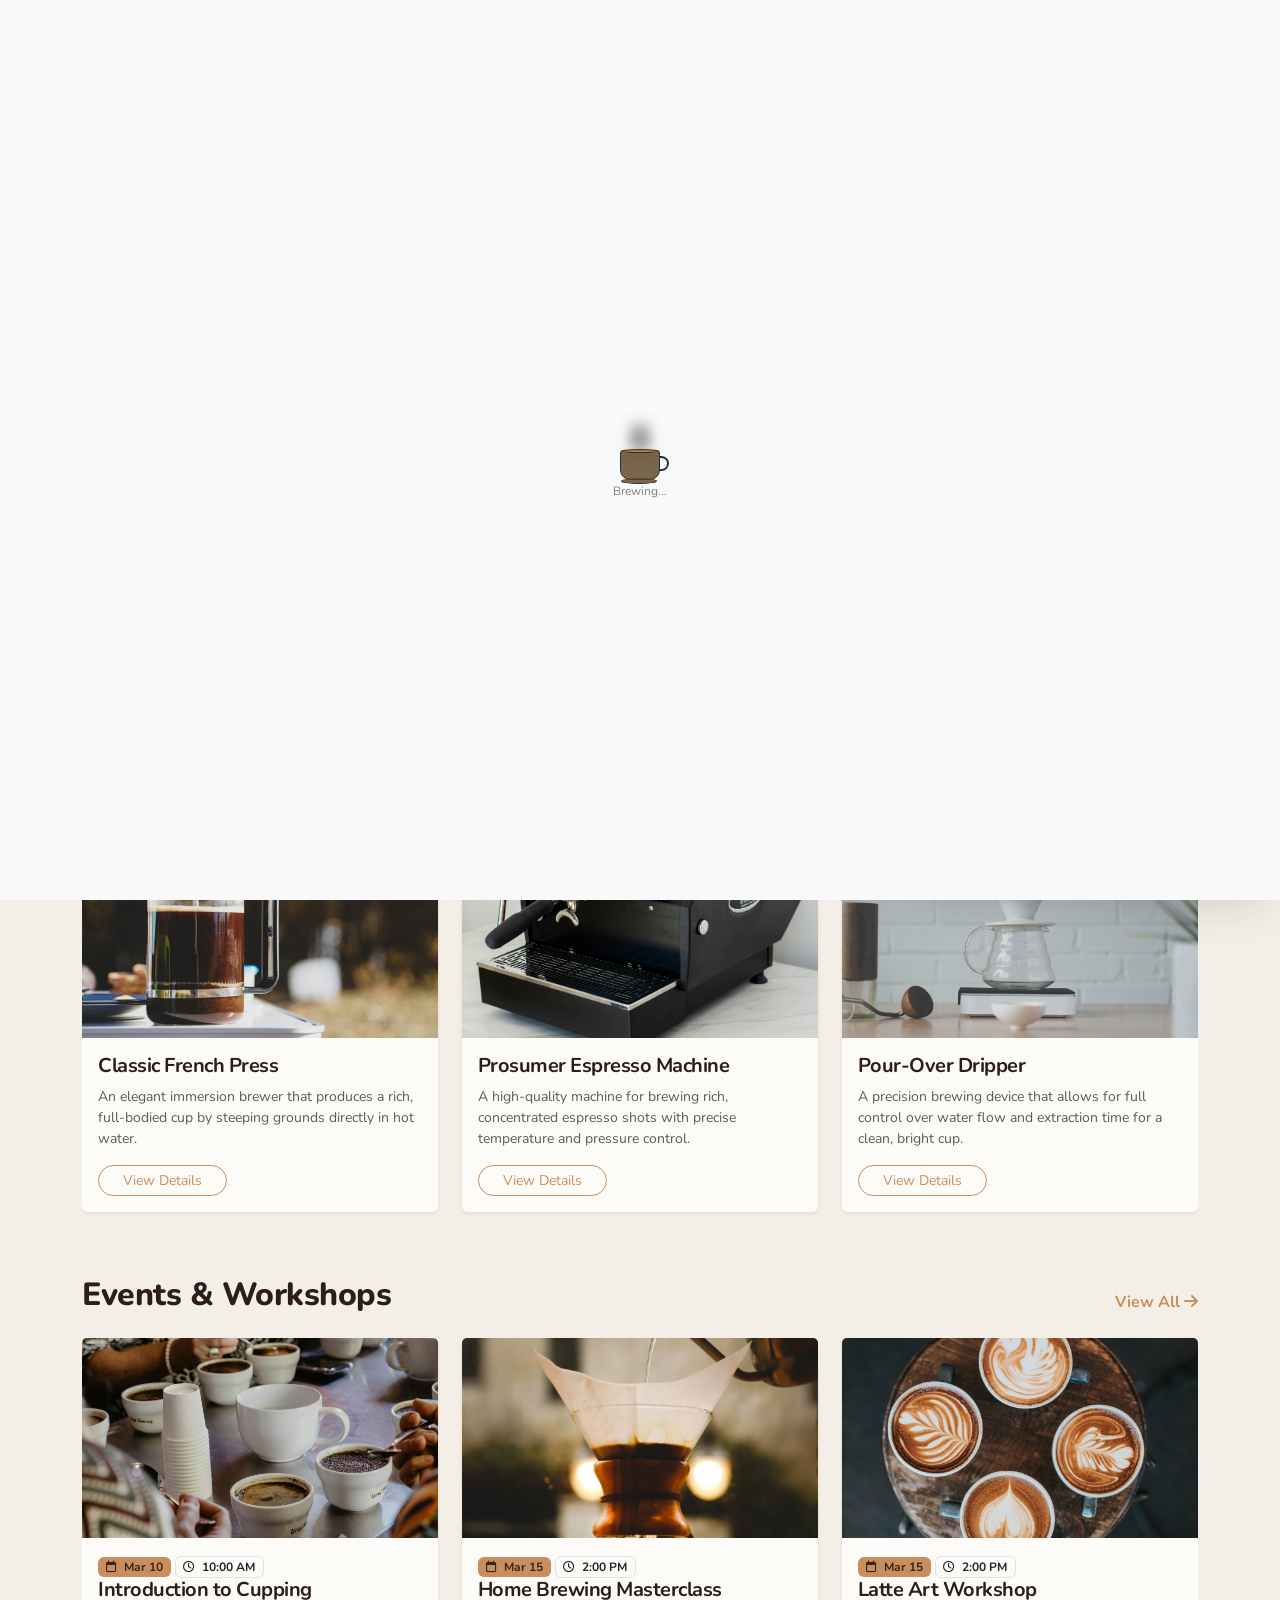
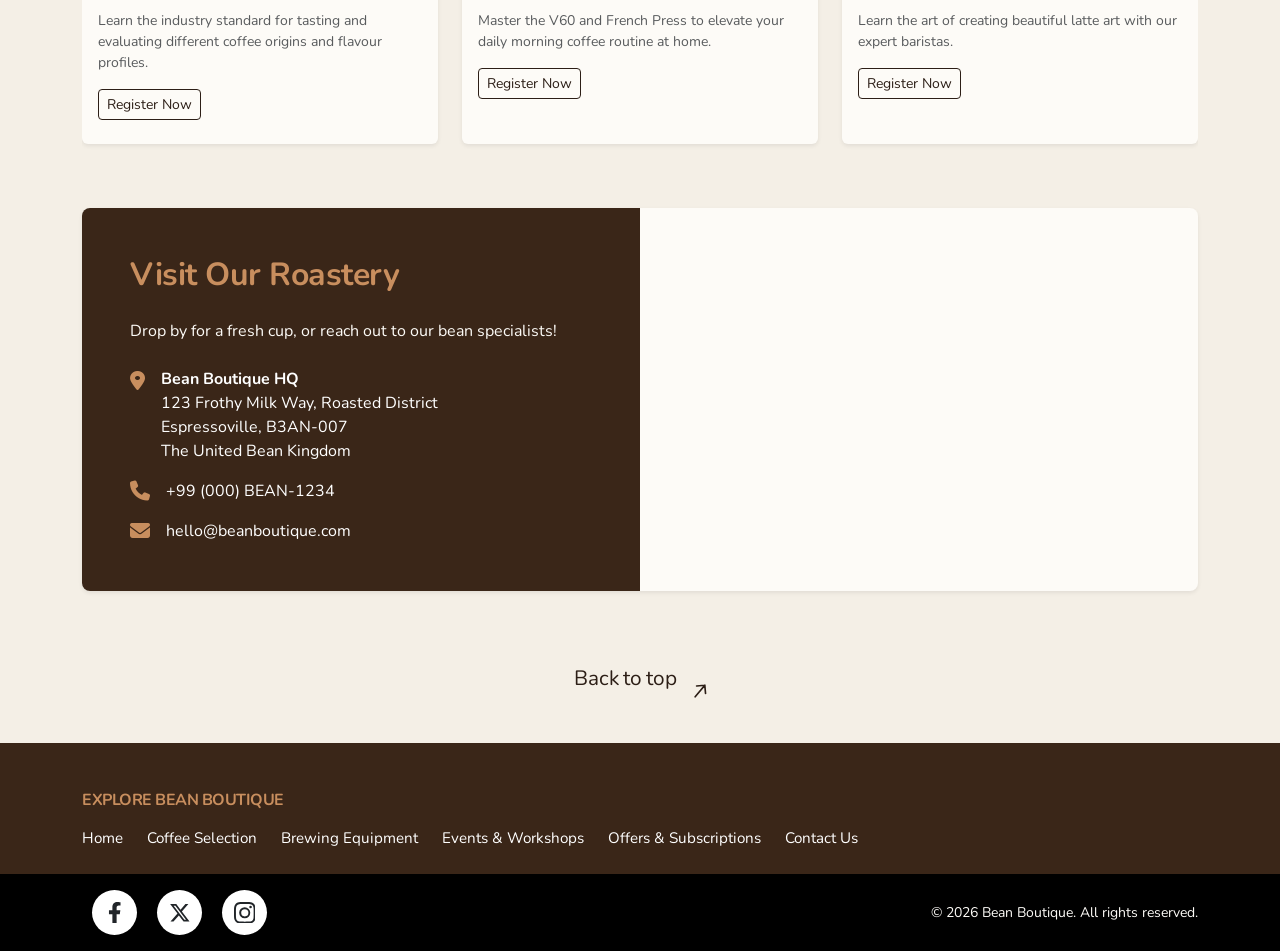
==== commit 1e39edbd: "Added brewing methods, equipment usage tips, and event email script" ====
--- a/index.html
+++ b/index.html
@@ -461,7 +461,7 @@
                             </li>
                             <li class="d-flex align-items-center">
                                 <i class="fa-solid fa-envelope me-3 text-warning fs-5"></i>
-                                <span>hello@beankingdom.fake</span>
+                                <span>hello@beanboutique.com</span>
                             </li>
                         </ul>
                     </div>
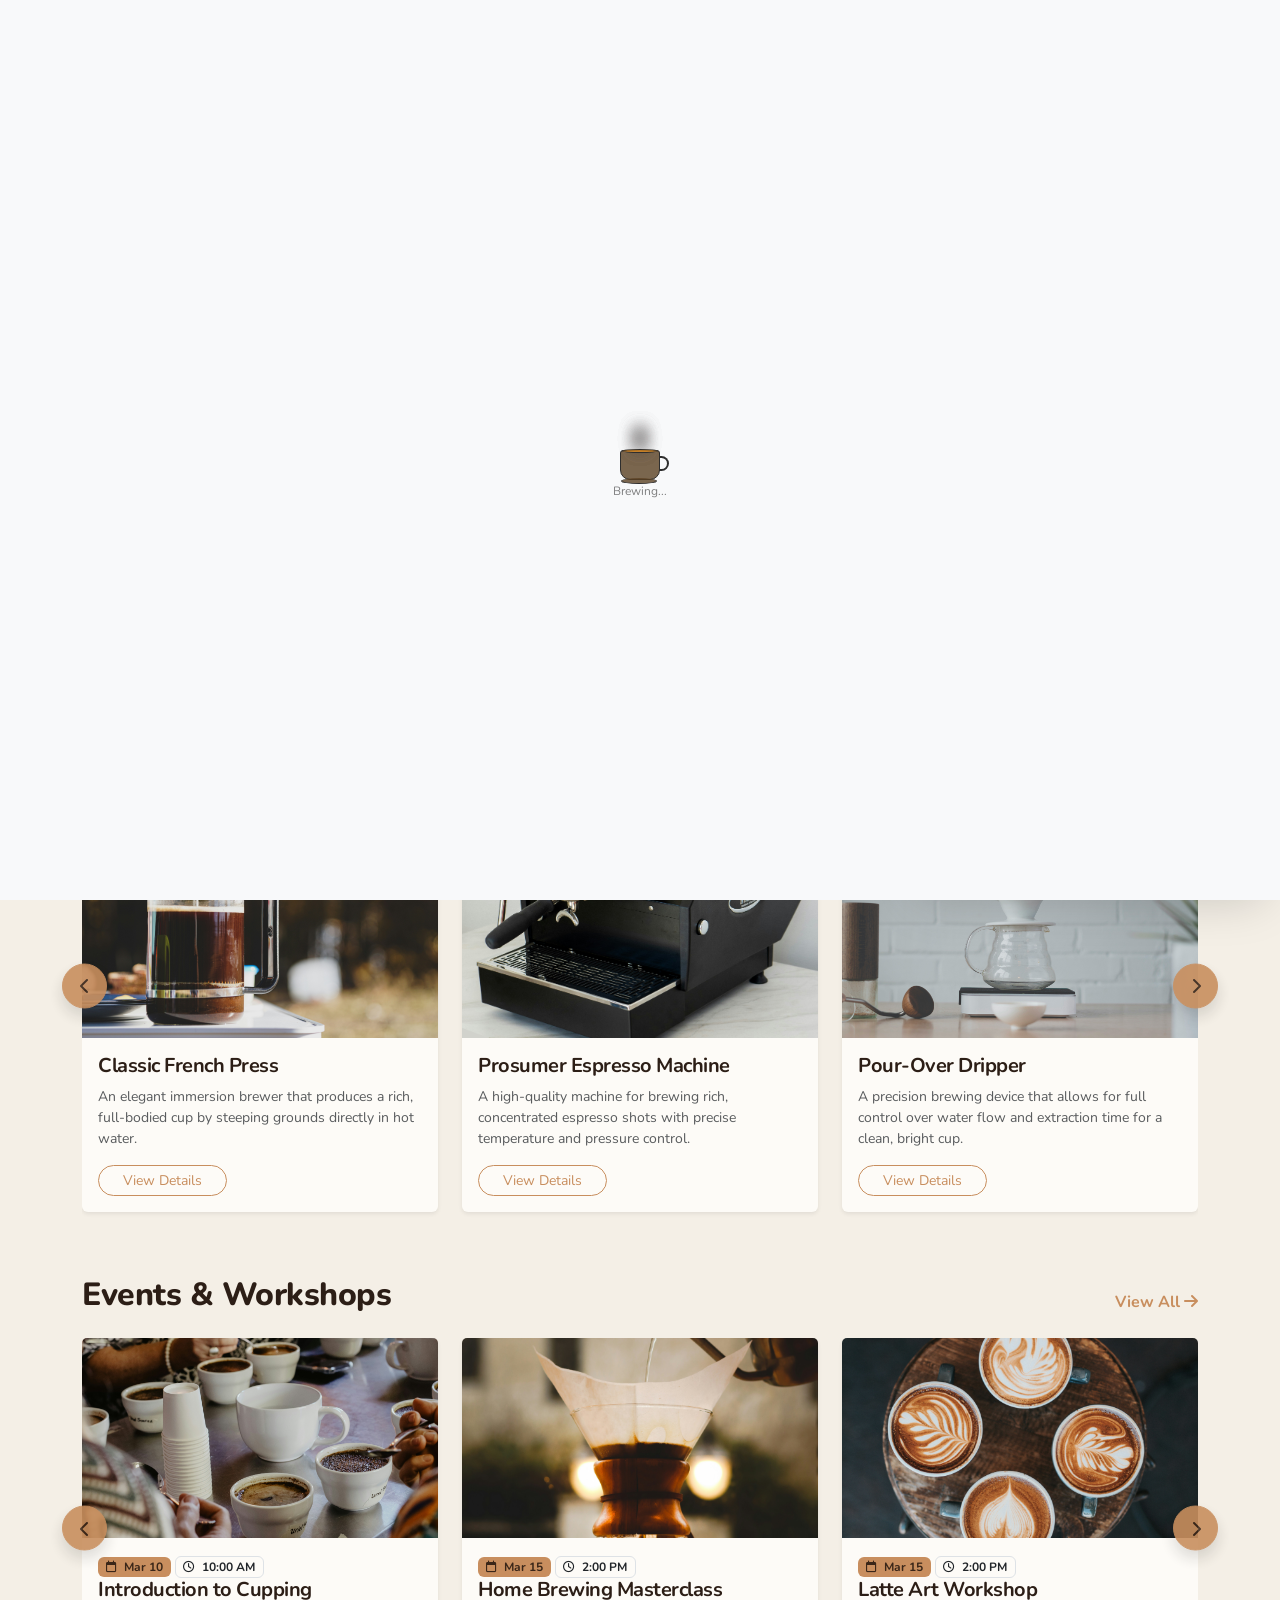
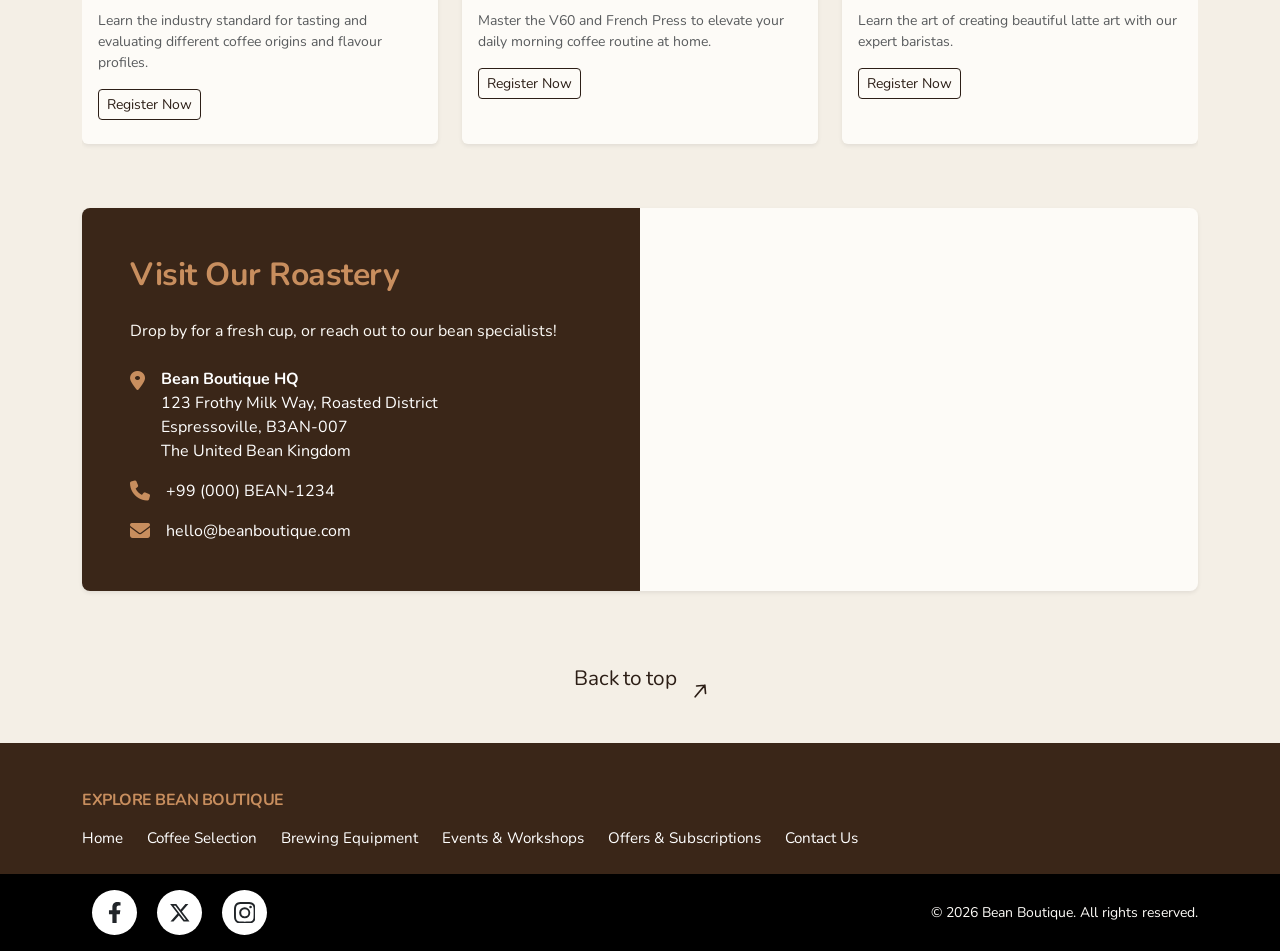
==== commit 89f9fb1b: "Updated product sliders" ====
--- a/index.html
+++ b/index.html
@@ -5,7 +5,6 @@
     <meta name="viewport" content="width=device-width, initial-scale=1.0">
     <title>Home | Bean Boutique</title>
     <link href="https://cdn.jsdelivr.net/npm/bootstrap@5.3.3/dist/css/bootstrap.min.css" rel="stylesheet">
-    <script src="https://cdn.jsdelivr.net/npm/chart.js"></script>
     <link rel="stylesheet" href="https://cdnjs.cloudflare.com/ajax/libs/font-awesome/6.4.0/css/all.min.css">
     <link rel="preconnect" href="https://fonts.googleapis.com">
     <link rel="preconnect" href="https://fonts.gstatic.com" crossorigin>
@@ -17,18 +16,19 @@
     <link rel="apple-touch-icon" sizes="180x180" href="assets/images/favicon/apple-touch-icon.png">
     <link rel="manifest" href="assets/images/favicon/site.webmanifest">
 </head>
-<div id="preloader-wrapper">
-    <div class="loader">
-        <div class="cup">
-            <div class="cup-handle"></div>
-            <div class="smoke one"></div>
-            <div class="smoke two"></div>
-            <div class="smoke three"></div>
-        </div>
-        <div class="load">Brewing...</div>
+
+<body class="d-flex flex-column min-vh-100">
+    <div id="preloader-wrapper">
+        <div class="loader">
+            <div class="cup">
+                <div class="cup-handle"></div>
+                <div class="smoke one"></div>
+                <div class="smoke two"></div>
+                <div class="smoke three"></div>
+            </div>
+            <div class="load">Brewing...</div>
+        </div>
     </div>
-</div>
-<body class="d-flex flex-column min-vh-100">
 
     <header class="sticky-top shadow-sm theme-surface">
         <div class="container-fluid d-flex align-items-center py-2">
@@ -126,158 +126,162 @@
                 <h2 id="coffee-heading" class="mb-0">Coffee Selection</h2>
                 <a href="coffee.html" class="text-decoration-none text-warning fw-bold">View All <i class="fa-solid fa-arrow-right"></i></a>
             </div>
-            <div class="product-slider" id="randomCoffeeSlider">
-                <article class="product-card random-coffee-card d-none">
-                    <div class="card h-100 shadow-sm border-0">
-                        <div class="card-img-wrapper">
-                            <div class="flip-card-inner">
-                                <div class="flip-card-front"><img src="assets/images/ethiopian-coffee.jpg" alt="Ethiopian Coffee"></div>
-                                <div class="flip-card-back">
-                                    <canvas id="coffeeChart1"></canvas>
-                                </div>
-                            </div>
-                        </div>
-                        <div class="card-body text-center">
-                            <h3 class="card-title fw-bold">Ethiopian Yirgacheffe</h3>
-                            <p class="card-text text-muted small mb-2">Bright citrus notes with a floral finish.</p>
-                            <span class="badge border text-body mb-3">200g Whole Bean</span><br>
-                            <a href="coffee.html" class="btn btn-outline-warning btn-sm rounded-pill px-4">View Details</a>
-                        </div>
-                    </div>
-                </article>
-
-                <article class="product-card random-coffee-card d-none">
-                    <div class="card h-100 shadow-sm border-0">
-                        <div class="card-img-wrapper">
-                            <div class="flip-card-inner">
-                                <div class="flip-card-front"><img src="assets/images/colombian-coffee.jpg" alt="Colombian Supremo Beans"></div>
-                                <div class="flip-card-back">
-                                    <canvas id="coffeeChart2"></canvas>
-                                </div>
-                            </div>
-                        </div>
-                        <div class="card-body text-center">
-                            <h3 class="card-title fw-bold">Colombian Supremo</h3>
-                            <p class="card-text text-muted small mb-2">Rich, smooth with hints of chocolate and caramel.</p>
-                            <span class="badge border text-body mb-3">200g Whole Bean</span><br>
-                            <a href="coffee.html" class="btn btn-outline-warning btn-sm rounded-pill px-4">View Details</a>
-                        </div>
-                    </div>
-                </article>
-
-                <article class="product-card random-coffee-card d-none">
-                    <div class="card h-100 shadow-sm border-0">
-                        <div class="card-img-wrapper">
-                            <div class="flip-card-inner">
-                                <div class="flip-card-front"><img src="assets/images/sumatra-coffee.jpg" alt="Sumatra Mandheling Beans"></div>
-                                <div class="flip-card-back">
-                                    <canvas id="coffeeChart3"></canvas>
-                                </div>
-                            </div>
-                        </div>
-                        <div class="card-body text-center">
-                            <h3 class="card-title fw-bold">Sumatra Mandheling</h3>
-                            <p class="card-text text-muted small mb-2">Full-bodied with earthy, spicy notes.</p>
-                            <span class="badge border text-body mb-3">200g Whole Bean</span><br>
-                            <a href="coffee.html" class="btn btn-outline-warning btn-sm rounded-pill px-4">View Details</a>
-                        </div>
-                    </div>
-                </article>
-
-                <article class="product-card random-coffee-card d-none">
-                    <div class="card h-100 shadow-sm border-0">
-                        <div class="card-img-wrapper">
-                            <div class="flip-card-inner">
-                                <div class="flip-card-front"><img src="assets/images/kenya-coffee.jpg" alt="Kenya AA Beans"></div>
-                                <div class="flip-card-back">
-                                    <canvas id="coffeeChart4"></canvas>
-                                </div>
-                            </div>
-                        </div>
-                        <div class="card-body text-center">
-                            <h3 class="card-title fw-bold">Kenya AA</h3>
-                            <p class="card-text text-muted small mb-2">Bright acidity with berry and wine notes.</p>
-                            <span class="badge border text-body mb-3">200g Whole Bean</span><br>
-                            <a href="coffee.html" class="btn btn-outline-warning btn-sm rounded-pill px-4">View Details</a>
-                        </div>
-                    </div>
-                </article>
-
-                <article class="product-card random-coffee-card d-none">
-                    <div class="card h-100 shadow-sm border-0">
-                        <div class="card-img-wrapper">
-                            <div class="flip-card-inner">
-                                <div class="flip-card-front"><img src="assets/images/decaf-coffee.jpg" alt="Swiss Water Decaf Beans"></div>
-                                <div class="flip-card-back">
-                                    <canvas id="coffeeChart5"></canvas>
-                                </div>
-                            </div>
-                        </div>
-                        <div class="card-body text-center">
-                            <h3 class="card-title fw-bold">Swiss Water Decaf</h3>
-                            <p class="card-text text-muted small mb-2">Smooth and sweet with toasted nuts and chocolate.</p>
-                            <span class="badge border text-body mb-3">200g Whole Bean</span><br>
-                            <a href="coffee.html" class="btn btn-outline-warning btn-sm rounded-pill px-4">View Details</a>
-                        </div>
-                    </div>
-                </article>
-
-                <article class="product-card random-coffee-card d-none">
-                    <div class="card h-100 shadow-sm border-0">
-                        <div class="card-img-wrapper">
-                            <div class="flip-card-inner">
-                                <div class="flip-card-front"><img src="assets/images/house-blend.jpg" alt="Signature House Blend"></div>
-                                <div class="flip-card-back">
-                                    <canvas id="coffeeChart6"></canvas>
-                                </div>
-                            </div>
-                        </div>
-                        <div class="card-body text-center">
-                            <h3 class="card-title fw-bold">Signature House Blend</h3>
-                            <p class="card-text text-muted small mb-2">Perfectly balanced with milk chocolate and hazelnut.</p>
-                            <span class="badge border text-body mb-3">200g Whole Bean</span><br>
-                            <a href="coffee.html" class="btn btn-outline-warning btn-sm rounded-pill px-4">View Details</a>
-                        </div>
-                    </div>
-                </article>
-
-                <article class="product-card random-coffee-card d-none">
-                    <div class="card h-100 shadow-sm border-0">
-                        <div class="card-img-wrapper">
-                            <div class="flip-card-inner">
-                                <div class="flip-card-front"><img src="assets/images/guatemala-coffee.jpg" alt="Guatemala Antigua Beans"></div>
-                                <div class="flip-card-back">
-                                    <canvas id="coffeeChart7"></canvas>
-                                </div>
-                            </div>
-                        </div>
-                        <div class="card-body text-center">
-                            <h3 class="card-title fw-bold">Guatemala Antigua</h3>
-                            <p class="card-text text-muted small mb-2">Complex and velvety with cocoa and baking spices.</p>
-                            <span class="badge border text-body mb-3">200g Whole Bean</span><br>
-                            <a href="coffee.html" class="btn btn-outline-warning btn-sm rounded-pill px-4">View Details</a>
-                        </div>
-                    </div>
-                </article>
-
-                <article class="product-card random-coffee-card d-none">
-                    <div class="card h-100 shadow-sm border-0">
-                        <div class="card-img-wrapper">
-                            <div class="flip-card-inner">
-                                <div class="flip-card-front"><img src="assets/images/costarica-coffee.jpg" alt="Costa Rica Tarrazu Beans"></div>
-                                <div class="flip-card-back">
-                                    <canvas id="coffeeChart8"></canvas>
-                                </div>
-                            </div>
-                        </div>
-                        <div class="card-body text-center">
-                            <h3 class="card-title fw-bold">Costa Rica Tarrazu</h3>
-                            <p class="card-text text-muted small mb-2">Exceptionally clean and bright with honey and citrus.</p>
-                            <span class="badge border text-body mb-3">200g Whole Bean</span><br>
-                            <a href="coffee.html" class="btn btn-outline-warning btn-sm rounded-pill px-4">View Details</a>
-                        </div>
-                    </div>
-                </article>
+            <div class="position-relative">
+                <button class="btn btn-warning text-dark shadow rounded-circle paddle-btn paddle-left" aria-label="Scroll left"><i class="fa-solid fa-chevron-left"></i></button>
+                <div class="product-slider" id="randomCoffeeSlider">
+                    <article class="product-card random-coffee-card d-none">
+                        <div class="card h-100 shadow-sm border-0">
+                            <div class="card-img-wrapper">
+                                <div class="flip-card-inner">
+                                    <div class="flip-card-front"><img src="assets/images/ethiopian-coffee.jpg" alt="Ethiopian Coffee"></div>
+                                    <div class="flip-card-back">
+                                        <canvas id="coffeeChart1"></canvas>
+                                    </div>
+                                </div>
+                            </div>
+                            <div class="card-body text-center">
+                                <h3 class="card-title fw-bold">Ethiopian Yirgacheffe</h3>
+                                <p class="card-text text-muted small mb-2">Bright citrus notes with a floral finish.</p>
+                                <span class="badge border text-body mb-3">200g Whole Bean</span><br>
+                                <a href="coffee.html" class="btn btn-outline-warning btn-sm rounded-pill px-4">View Details</a>
+                            </div>
+                        </div>
+                    </article>
+
+                    <article class="product-card random-coffee-card d-none">
+                        <div class="card h-100 shadow-sm border-0">
+                            <div class="card-img-wrapper">
+                                <div class="flip-card-inner">
+                                    <div class="flip-card-front"><img src="assets/images/colombian-coffee.jpg" alt="Colombian Supremo Beans"></div>
+                                    <div class="flip-card-back">
+                                        <canvas id="coffeeChart2"></canvas>
+                                    </div>
+                                </div>
+                            </div>
+                            <div class="card-body text-center">
+                                <h3 class="card-title fw-bold">Colombian Supremo</h3>
+                                <p class="card-text text-muted small mb-2">Rich, smooth with hints of chocolate and caramel.</p>
+                                <span class="badge border text-body mb-3">200g Whole Bean</span><br>
+                                <a href="coffee.html" class="btn btn-outline-warning btn-sm rounded-pill px-4">View Details</a>
+                            </div>
+                        </div>
+                    </article>
+
+                    <article class="product-card random-coffee-card d-none">
+                        <div class="card h-100 shadow-sm border-0">
+                            <div class="card-img-wrapper">
+                                <div class="flip-card-inner">
+                                    <div class="flip-card-front"><img src="assets/images/sumatra-coffee.jpg" alt="Sumatra Mandheling Beans"></div>
+                                    <div class="flip-card-back">
+                                        <canvas id="coffeeChart3"></canvas>
+                                    </div>
+                                </div>
+                            </div>
+                            <div class="card-body text-center">
+                                <h3 class="card-title fw-bold">Sumatra Mandheling</h3>
+                                <p class="card-text text-muted small mb-2">Full-bodied with earthy, spicy notes.</p>
+                                <span class="badge border text-body mb-3">200g Whole Bean</span><br>
+                                <a href="coffee.html" class="btn btn-outline-warning btn-sm rounded-pill px-4">View Details</a>
+                            </div>
+                        </div>
+                    </article>
+
+                    <article class="product-card random-coffee-card d-none">
+                        <div class="card h-100 shadow-sm border-0">
+                            <div class="card-img-wrapper">
+                                <div class="flip-card-inner">
+                                    <div class="flip-card-front"><img src="assets/images/kenya-coffee.jpg" alt="Kenya AA Beans"></div>
+                                    <div class="flip-card-back">
+                                        <canvas id="coffeeChart4"></canvas>
+                                    </div>
+                                </div>
+                            </div>
+                            <div class="card-body text-center">
+                                <h3 class="card-title fw-bold">Kenya AA</h3>
+                                <p class="card-text text-muted small mb-2">Bright acidity with berry and wine notes.</p>
+                                <span class="badge border text-body mb-3">200g Whole Bean</span><br>
+                                <a href="coffee.html" class="btn btn-outline-warning btn-sm rounded-pill px-4">View Details</a>
+                            </div>
+                        </div>
+                    </article>
+
+                    <article class="product-card random-coffee-card d-none">
+                        <div class="card h-100 shadow-sm border-0">
+                            <div class="card-img-wrapper">
+                                <div class="flip-card-inner">
+                                    <div class="flip-card-front"><img src="assets/images/decaf-coffee.jpg" alt="Swiss Water Decaf Beans"></div>
+                                    <div class="flip-card-back">
+                                        <canvas id="coffeeChart5"></canvas>
+                                    </div>
+                                </div>
+                            </div>
+                            <div class="card-body text-center">
+                                <h3 class="card-title fw-bold">Swiss Water Decaf</h3>
+                                <p class="card-text text-muted small mb-2">Smooth and sweet with toasted nuts and chocolate.</p>
+                                <span class="badge border text-body mb-3">200g Whole Bean</span><br>
+                                <a href="coffee.html" class="btn btn-outline-warning btn-sm rounded-pill px-4">View Details</a>
+                            </div>
+                        </div>
+                    </article>
+
+                    <article class="product-card random-coffee-card d-none">
+                        <div class="card h-100 shadow-sm border-0">
+                            <div class="card-img-wrapper">
+                                <div class="flip-card-inner">
+                                    <div class="flip-card-front"><img src="assets/images/house-blend.jpg" alt="Signature House Blend"></div>
+                                    <div class="flip-card-back">
+                                        <canvas id="coffeeChart6"></canvas>
+                                    </div>
+                                </div>
+                            </div>
+                            <div class="card-body text-center">
+                                <h3 class="card-title fw-bold">Signature House Blend</h3>
+                                <p class="card-text text-muted small mb-2">Perfectly balanced with milk chocolate and hazelnut.</p>
+                                <span class="badge border text-body mb-3">200g Whole Bean</span><br>
+                                <a href="coffee.html" class="btn btn-outline-warning btn-sm rounded-pill px-4">View Details</a>
+                            </div>
+                        </div>
+                    </article>
+
+                    <article class="product-card random-coffee-card d-none">
+                        <div class="card h-100 shadow-sm border-0">
+                            <div class="card-img-wrapper">
+                                <div class="flip-card-inner">
+                                    <div class="flip-card-front"><img src="assets/images/guatemala-coffee.jpg" alt="Guatemala Antigua Beans"></div>
+                                    <div class="flip-card-back">
+                                        <canvas id="coffeeChart7"></canvas>
+                                    </div>
+                                </div>
+                            </div>
+                            <div class="card-body text-center">
+                                <h3 class="card-title fw-bold">Guatemala Antigua</h3>
+                                <p class="card-text text-muted small mb-2">Complex and velvety with cocoa and baking spices.</p>
+                                <span class="badge border text-body mb-3">200g Whole Bean</span><br>
+                                <a href="coffee.html" class="btn btn-outline-warning btn-sm rounded-pill px-4">View Details</a>
+                            </div>
+                        </div>
+                    </article>
+
+                    <article class="product-card random-coffee-card d-none">
+                        <div class="card h-100 shadow-sm border-0">
+                            <div class="card-img-wrapper">
+                                <div class="flip-card-inner">
+                                    <div class="flip-card-front"><img src="assets/images/costarica-coffee.jpg" alt="Costa Rica Tarrazu Beans"></div>
+                                    <div class="flip-card-back">
+                                        <canvas id="coffeeChart8"></canvas>
+                                    </div>
+                                </div>
+                            </div>
+                            <div class="card-body text-center">
+                                <h3 class="card-title fw-bold">Costa Rica Tarrazu</h3>
+                                <p class="card-text text-muted small mb-2">Exceptionally clean and bright with honey and citrus.</p>
+                                <span class="badge border text-body mb-3">200g Whole Bean</span><br>
+                                <a href="coffee.html" class="btn btn-outline-warning btn-sm rounded-pill px-4">View Details</a>
+                            </div>
+                        </div>
+                    </article>
+                </div>
+                <button class="btn btn-warning text-dark shadow rounded-circle paddle-btn paddle-right" aria-label="Scroll right"><i class="fa-solid fa-chevron-right"></i></button>
             </div>
         </section>
 
@@ -286,48 +290,51 @@
                 <h2 id="equipment-heading" class="mb-0">Brewing Equipment</h2>
                 <a href="equipment.html" class="text-decoration-none text-warning fw-bold">View All <i class="fa-solid fa-arrow-right"></i></a>
             </div>
-            <div class="product-slider">
-
-                <article class="product-card">
-                    <div class="card h-100 shadow-sm border-0"><img src="assets/images/french-press.jpg" class="card-img-top equipment-img" alt="Glass French Press" loading="lazy">
-                        <div class="card-body d-flex flex-column">
-                            <h3 class="card-title h5 fw-bold">Classic French Press</h3>
-                            <p class="card-text text-muted small mb-3">An elegant immersion brewer that produces a rich, full-bodied cup by steeping grounds directly in hot water.</p>
-                            <a href="equipment.html" class="btn btn-outline-warning btn-sm rounded-pill px-4 mt-auto align-self-start">View Details</a>
-                        </div>
-                    </div>
-                </article>
-
-                <article class="product-card">
-                    <div class="card h-100 shadow-sm border-0"><img src="assets/images/espresso-machine.jpg" class="card-img-top equipment-img" alt="Home Espresso Machine" loading="lazy">
-                        <div class="card-body d-flex flex-column">
-                            <h3 class="card-title h5 fw-bold">Prosumer Espresso Machine</h3>
-                            <p class="card-text text-muted small mb-3">A high-quality machine for brewing rich, concentrated espresso shots with precise temperature and pressure control.</p>
-                            <a href="equipment.html" class="btn btn-outline-warning btn-sm rounded-pill px-4 mt-auto align-self-start">View Details</a>
-                        </div>
-                    </div>
-                </article>
-
-                <article class="product-card">
-                    <div class="card h-100 shadow-sm border-0"><img src="assets/images/pour-over.jpg" class="card-img-top equipment-img" alt="Pour-Over Dripper" loading="lazy">
-                        <div class="card-body d-flex flex-column">
-                            <h3 class="card-title h5 fw-bold">Pour-Over Dripper</h3>
-                            <p class="card-text text-muted small mb-3">A precision brewing device that allows for full control over water flow and extraction time for a clean, bright cup.</p>
-                            <a href="equipment.html" class="btn btn-outline-warning btn-sm rounded-pill px-4 mt-auto align-self-start">View Details</a>
-                        </div>
-                    </div>
-                </article>
-
-                <article class="product-card">
-                    <div class="card h-100 shadow-sm border-0"><img src="assets/images/burr-grinder.jpg" class="card-img-top equipment-img" alt="Burr Grinder" loading="lazy">
-                        <div class="card-body d-flex flex-column">
-                            <h3 class="card-title h5 fw-bold">Electric Burr Grinder</h3>
-                            <p class="card-text text-muted small mb-3">A precision grinder that produces consistent particle size for optimal extraction and flavor in your coffee.</p>
-                            <a href="equipment.html" class="btn btn-outline-warning btn-sm rounded-pill px-4 mt-auto align-self-start">View Details</a>
-                        </div>
-                    </div>
-                </article>
-
+            <div class="position-relative">
+                <button class="btn btn-warning text-dark shadow rounded-circle paddle-btn paddle-left" aria-label="Scroll left"><i class="fa-solid fa-chevron-left"></i></button>
+                <div class="product-slider">
+
+                    <article class="product-card">
+                        <div class="card h-100 shadow-sm border-0"><img src="assets/images/french-press.jpg" class="card-img-top equipment-img" alt="Glass French Press" loading="lazy">
+                            <div class="card-body d-flex flex-column">
+                                <h3 class="card-title h5 fw-bold">Classic French Press</h3>
+                                <p class="card-text text-muted small mb-3">An elegant immersion brewer that produces a rich, full-bodied cup by steeping grounds directly in hot water.</p>
+                                <a href="equipment.html" class="btn btn-outline-warning btn-sm rounded-pill px-4 mt-auto align-self-start">View Details</a>
+                            </div>
+                        </div>
+                    </article>
+
+                    <article class="product-card">
+                        <div class="card h-100 shadow-sm border-0"><img src="assets/images/espresso-machine.jpg" class="card-img-top equipment-img" alt="Home Espresso Machine" loading="lazy">
+                            <div class="card-body d-flex flex-column">
+                                <h3 class="card-title h5 fw-bold">Prosumer Espresso Machine</h3>
+                                <p class="card-text text-muted small mb-3">A high-quality machine for brewing rich, concentrated espresso shots with precise temperature and pressure control.</p>
+                                <a href="equipment.html" class="btn btn-outline-warning btn-sm rounded-pill px-4 mt-auto align-self-start">View Details</a>
+                            </div>
+                        </div>
+                    </article>
+
+                    <article class="product-card">
+                        <div class="card h-100 shadow-sm border-0"><img src="assets/images/pour-over.jpg" class="card-img-top equipment-img" alt="Pour-Over Dripper" loading="lazy">
+                            <div class="card-body d-flex flex-column">
+                                <h3 class="card-title h5 fw-bold">Pour-Over Dripper</h3>
+                                <p class="card-text text-muted small mb-3">A precision brewing device that allows for full control over water flow and extraction time for a clean, bright cup.</p>
+                                <a href="equipment.html" class="btn btn-outline-warning btn-sm rounded-pill px-4 mt-auto align-self-start">View Details</a>
+                            </div>
+                        </div>
+                    </article>
+
+                    <article class="product-card">
+                        <div class="card h-100 shadow-sm border-0"><img src="assets/images/burr-grinder.jpg" class="card-img-top equipment-img" alt="Burr Grinder" loading="lazy">
+                            <div class="card-body d-flex flex-column">
+                                <h3 class="card-title h5 fw-bold">Electric Burr Grinder</h3>
+                                <p class="card-text text-muted small mb-3">A precision grinder that produces consistent particle size for optimal extraction and flavor in your coffee.</p>
+                                <a href="equipment.html" class="btn btn-outline-warning btn-sm rounded-pill px-4 mt-auto align-self-start">View Details</a>
+                            </div>
+                        </div>
+                    </article>
+                </div>
+                <button class="btn btn-warning text-dark shadow rounded-circle paddle-btn paddle-right" aria-label="Scroll right"><i class="fa-solid fa-chevron-right"></i></button>
             </div>
         </section>
 
@@ -337,64 +344,67 @@
                 <a href="events.html" class="text-decoration-none text-warning fw-bold">View All <i class="fa-solid fa-arrow-right"></i></a>
             </div>
 
-            <div class="product-slider">
-
-                <article class="product-card">
-                    <div class="card h-100 shadow-sm border-0"><img src="assets/images/events-cupping.jpg" class="card-img-top event-img" alt="Coffee Cupping Session" loading="lazy">
-                        <div class="card-body d-flex flex-column">
-                            <div class="mb-2">
-                                <span class="badge bg-warning text-dark"><i class="fa-regular fa-calendar me-1"></i> Mar 10</span>
-                                <span class="badge border text-body"><i class="fa-regular fa-clock me-1"></i> 10:00 AM</span>
-                                <h3 class="card-title h5 fw-bold">Introduction to Cupping</h3>
-                                <p class="card-text text-muted small">Learn the industry standard for tasting and evaluating different coffee origins and flavour profiles.</p>
-                                <a href="events.html#register" class="btn btn-outline-dark btn-sm mt-auto">Register Now</a>
-                            </div>
-                        </div>
-                    </div>
-                </article>
-
-                <article class="product-card">
-                    <div class="card h-100 shadow-sm border-0"><img src="assets/images/events-brewing.jpg" class="card-img-top event-img" alt="Pour-over Brewing Class" loading="lazy">
-                        <div class="card-body d-flex flex-column">
-                            <div class="mb-2">
-                                <span class="badge bg-warning text-dark"><i class="fa-regular fa-calendar me-1"></i> Mar 15</span>
-                                <span class="badge border text-body"><i class="fa-regular fa-clock me-1"></i> 2:00 PM</span>
-                                <h3 class="card-title h5 fw-bold">Home Brewing Masterclass</h3>
-                                <p class="card-text text-muted small">Master the V60 and French Press to elevate your daily morning coffee routine at home.</p>
-                                <a href="events.html#register" class="btn btn-outline-dark btn-sm mt-auto">Register Now</a>
-                            </div>
-                        </div>
-                    </div>
-                </article>
-
-                <article class="product-card">
-                    <div class="card h-100 shadow-sm border-0"><img src="assets/images/events-latteart.jpg" class="card-img-top event-img" alt="Latte Art Pouring" loading="lazy">
-                        <div class="card-body d-flex flex-column">
-                            <div class="mb-2">
-                                <span class="badge bg-warning text-dark"><i class="fa-regular fa-calendar me-1"></i> Mar 15</span>
-                                <span class="badge border text-body"><i class="fa-regular fa-clock me-1"></i> 2:00 PM</span>
-                                <h3 class="card-title h5 fw-bold">Latte Art Workshop</h3>
-                                <p class="card-text text-muted small">Learn the art of creating beautiful latte art with our expert baristas.</p>
-                                <a href="events.html#register" class="btn btn-outline-dark btn-sm mt-auto">Register Now</a>
-                            </div>
-                        </div>
-                    </div>
-                </article>
-
-                <article class="product-card">
-                    <div class="card h-100 shadow-sm border-0"><img src="assets/images/events-roaster.jpg" class="card-img-top event-img" alt="Roaster with Coffee Beans">
-                        <div class="card-body d-flex flex-column">
-                            <div class="mb-2">
-                                <span class="badge bg-warning text-dark"><i class="fa-regular fa-calendar me-1"></i> Apr 5</span>
-                                <span class="badge border text-body"><i class="fa-regular fa-clock me-1"></i> 6:30 PM</span>
-                                <h3 class="card-title h5 fw-bold">Meet the Roaster</h3>
-                                <p class="card-text text-muted small">An evening talk detailing our bean sourcing process, farm partnerships, and roasting techniques.</p>
-                                <a href="events.html#register" class="btn btn-outline-dark btn-sm mt-auto">Register Now</a>
-                            </div>
-                        </div>
-                    </div>
-                </article>
-
+            <div class="position-relative">
+                <button class="btn btn-warning text-dark shadow rounded-circle paddle-btn paddle-left" aria-label="Scroll left"><i class="fa-solid fa-chevron-left"></i></button>
+                <div class="product-slider">
+
+                    <article class="product-card">
+                        <div class="card h-100 shadow-sm border-0"><img src="assets/images/events-cupping.jpg" class="card-img-top event-img" alt="Coffee Cupping Session" loading="lazy">
+                            <div class="card-body d-flex flex-column">
+                                <div class="mb-2">
+                                    <span class="badge bg-warning text-dark"><i class="fa-regular fa-calendar me-1"></i> Mar 10</span>
+                                    <span class="badge border text-body"><i class="fa-regular fa-clock me-1"></i> 10:00 AM</span>
+                                    <h3 class="card-title h5 fw-bold">Introduction to Cupping</h3>
+                                    <p class="card-text text-muted small">Learn the industry standard for tasting and evaluating different coffee origins and flavour profiles.</p>
+                                    <a href="events.html#register" class="btn btn-outline-dark btn-sm mt-auto">Register Now</a>
+                                </div>
+                            </div>
+                        </div>
+                    </article>
+
+                    <article class="product-card">
+                        <div class="card h-100 shadow-sm border-0"><img src="assets/images/events-brewing.jpg" class="card-img-top event-img" alt="Pour-over Brewing Class" loading="lazy">
+                            <div class="card-body d-flex flex-column">
+                                <div class="mb-2">
+                                    <span class="badge bg-warning text-dark"><i class="fa-regular fa-calendar me-1"></i> Mar 15</span>
+                                    <span class="badge border text-body"><i class="fa-regular fa-clock me-1"></i> 2:00 PM</span>
+                                    <h3 class="card-title h5 fw-bold">Home Brewing Masterclass</h3>
+                                    <p class="card-text text-muted small">Master the V60 and French Press to elevate your daily morning coffee routine at home.</p>
+                                    <a href="events.html#register" class="btn btn-outline-dark btn-sm mt-auto">Register Now</a>
+                                </div>
+                            </div>
+                        </div>
+                    </article>
+
+                    <article class="product-card">
+                        <div class="card h-100 shadow-sm border-0"><img src="assets/images/events-latteart.jpg" class="card-img-top event-img" alt="Latte Art Pouring" loading="lazy">
+                            <div class="card-body d-flex flex-column">
+                                <div class="mb-2">
+                                    <span class="badge bg-warning text-dark"><i class="fa-regular fa-calendar me-1"></i> Mar 15</span>
+                                    <span class="badge border text-body"><i class="fa-regular fa-clock me-1"></i> 2:00 PM</span>
+                                    <h3 class="card-title h5 fw-bold">Latte Art Workshop</h3>
+                                    <p class="card-text text-muted small">Learn the art of creating beautiful latte art with our expert baristas.</p>
+                                    <a href="events.html#register" class="btn btn-outline-dark btn-sm mt-auto">Register Now</a>
+                                </div>
+                            </div>
+                        </div>
+                    </article>
+
+                    <article class="product-card">
+                        <div class="card h-100 shadow-sm border-0"><img src="assets/images/events-roaster.jpg" class="card-img-top event-img" alt="Roaster with Coffee Beans">
+                            <div class="card-body d-flex flex-column">
+                                <div class="mb-2">
+                                    <span class="badge bg-warning text-dark"><i class="fa-regular fa-calendar me-1"></i> Apr 5</span>
+                                    <span class="badge border text-body"><i class="fa-regular fa-clock me-1"></i> 6:30 PM</span>
+                                    <h3 class="card-title h5 fw-bold">Meet the Roaster</h3>
+                                    <p class="card-text text-muted small">An evening talk detailing our bean sourcing process, farm partnerships, and roasting techniques.</p>
+                                    <a href="events.html#register" class="btn btn-outline-dark btn-sm mt-auto">Register Now</a>
+                                </div>
+                            </div>
+                        </div>
+                    </article>
+                </div>
+                <button class="btn btn-warning text-dark shadow rounded-circle paddle-btn paddle-right" aria-label="Scroll right"><i class="fa-solid fa-chevron-right"></i></button>
             </div>
         </section>
 
@@ -561,7 +571,7 @@
                 <label class="small fw-bold mb-0">Text Size</label>
                 <div class="btn-group btn-group-sm" role="group" aria-label="Text size controls">
                     <button type="button" class="btn btn-outline-dark" id="btn-text-decrease" aria-label="Decrease text size"><i class="fa-solid fa-minus"></i></button>
-                    <span class="input-group-text bg-transparent border-dark px-2 text-dark" id="text-size-display" style="font-size: 0.8rem;">100%</span>
+                    <span class="input-group-text bg-transparent border-dark px-2 text-dark" id="text-size-display">100%</span>
                     <button type="button" class="btn btn-outline-dark" id="btn-text-increase" aria-label="Increase text size"><i class="fa-solid fa-plus"></i></button>
                 </div>
             </div>
@@ -594,6 +604,7 @@
 
     <script src="https://code.jquery.com/jquery-3.7.1.min.js"></script>
     <script src="https://cdn.jsdelivr.net/npm/bootstrap@5.3.3/dist/js/bootstrap.bundle.min.js"></script>
+    <script src="https://cdn.jsdelivr.net/npm/chart.js"></script>
     <script src="script.js"></script>
 </body>
 
--- a/styles.css
+++ b/styles.css
@@ -25,6 +25,9 @@
     --theme-surface-bg: #2C1E16;
 }
 
+#text-size-display {
+    font-size: 0.8rem;
+}
 
 body, .theme-surface, .card {
     transition: background-color 0.3s ease, color 0.3s ease, border-color 0.3s ease;
@@ -358,21 +361,52 @@
     overflow-x: auto;
     scroll-snap-type: x mandatory;
     padding-bottom: 1rem;
-    scrollbar-width: thin;
+    scrollbar-width: none;
+    -ms-overflow-style: none;
+    will-change: scroll-position;
+    -webkit-overflow-scrolling: touch;
 }
 
 .product-slider::-webkit-scrollbar {
-    height: 8px;
-}
-
-.product-slider::-webkit-scrollbar-thumb {
-    background-color: #dee2e6;
-    border-radius: 4px;
+    display: none;
+}
+
+.product-slider.is-scrolling {
+    scroll-snap-type: none !important;
 }
 
 .product-card {
     flex: 0 0 calc(33.333% - 1rem);
     scroll-snap-align: start;
+    will-change: transform;
+    transform: translateZ(0);
+}
+
+.paddle-btn {
+    position: absolute;
+    top: 45%;
+    transform: translateY(-50%);
+    z-index: 10;
+    width: 45px;
+    height: 45px;
+    display: flex;
+    justify-content: center;
+    align-items: center;
+    opacity: 0.9;
+    transition: opacity 0.2s, transform 0.2s;
+}
+
+.paddle-btn:hover {
+    opacity: 1;
+    transform: translateY(-50%) scale(1.1);
+}
+
+.paddle-left {
+    left: -20px;
+}
+
+.paddle-right {
+    right: -20px;
 }
 
 .card-img-wrapper {
@@ -437,6 +471,14 @@
     height: 80px;
     object-fit: cover;
     border-radius: 0.375rem;
+}
+
+.cart-qty-width {
+    width: 60px;
+}
+
+.cart-price-width {
+    min-width: 60px;
 }
 
 
@@ -738,4 +780,6 @@
     .product-card {
         flex: 0 0 85%;
     }
-}
+    .paddle-left { left: 0px; }
+    .paddle-right { right: 0px; }
+}
